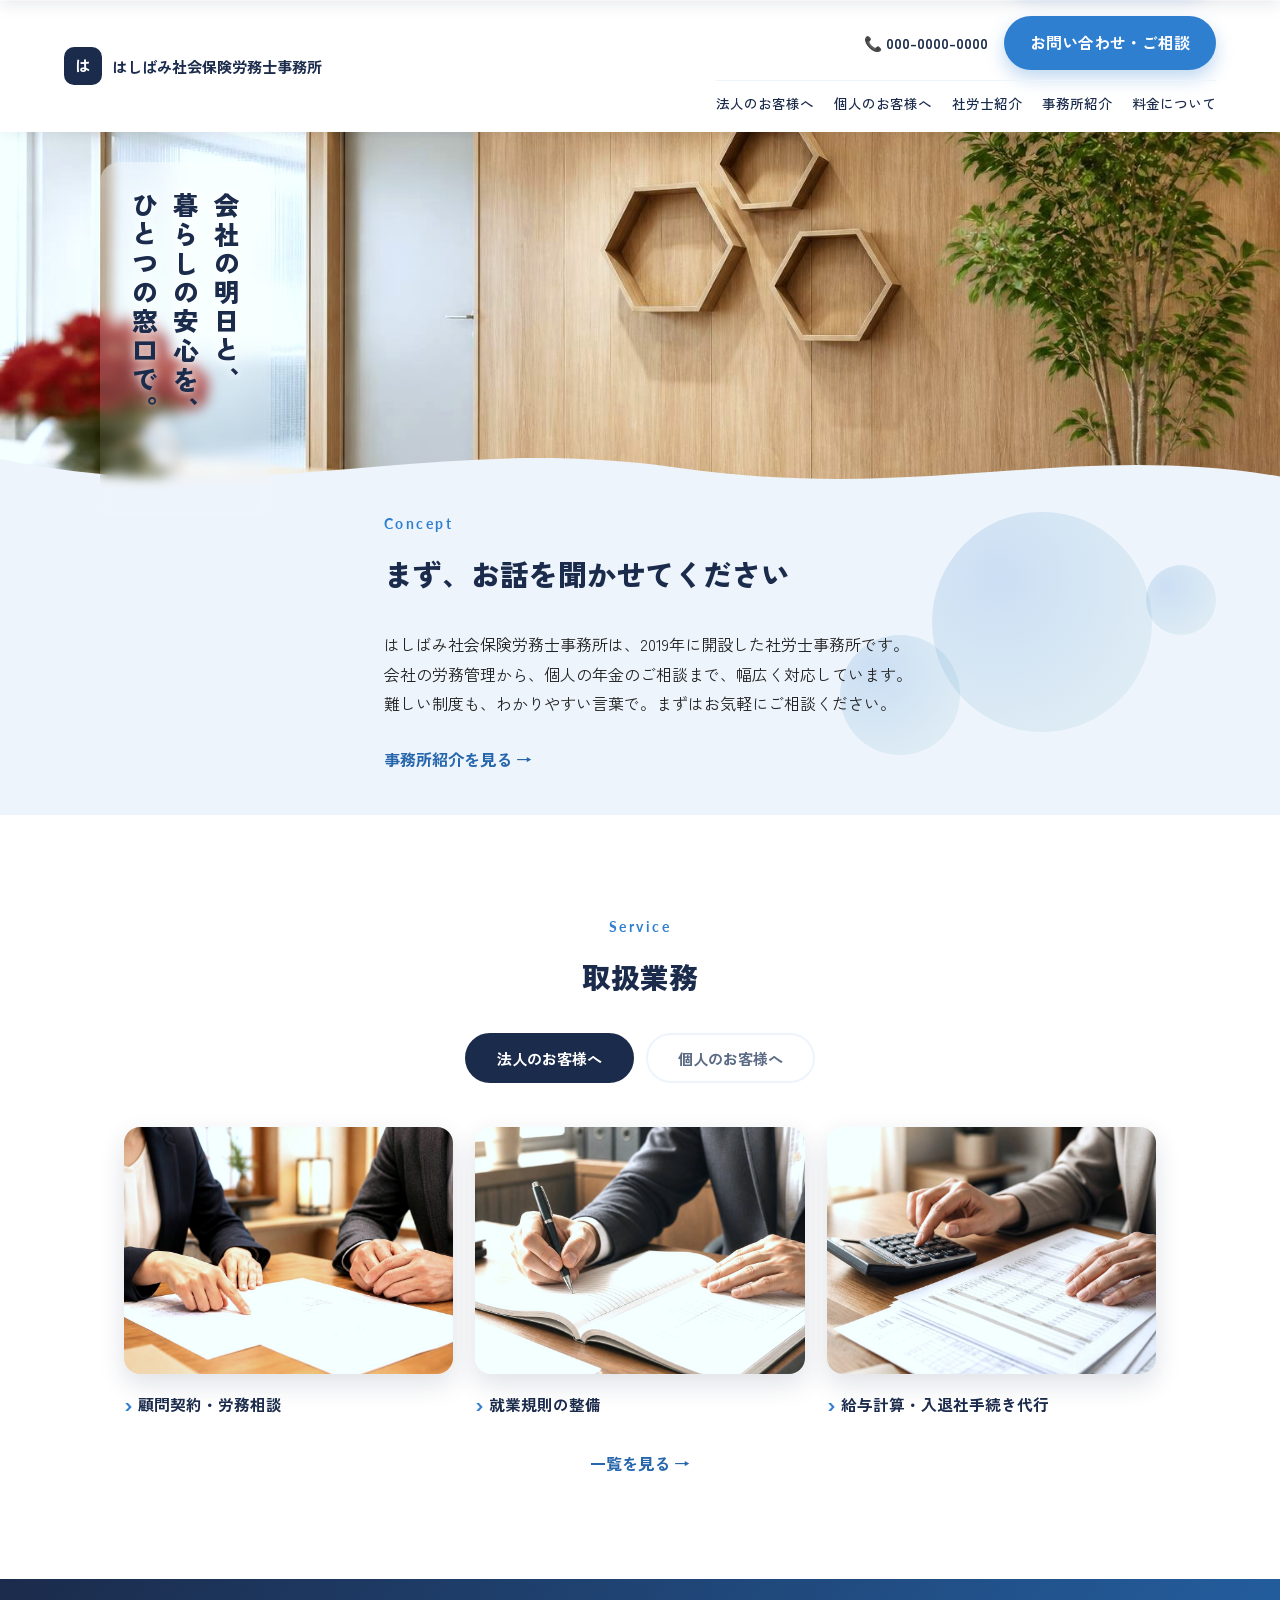
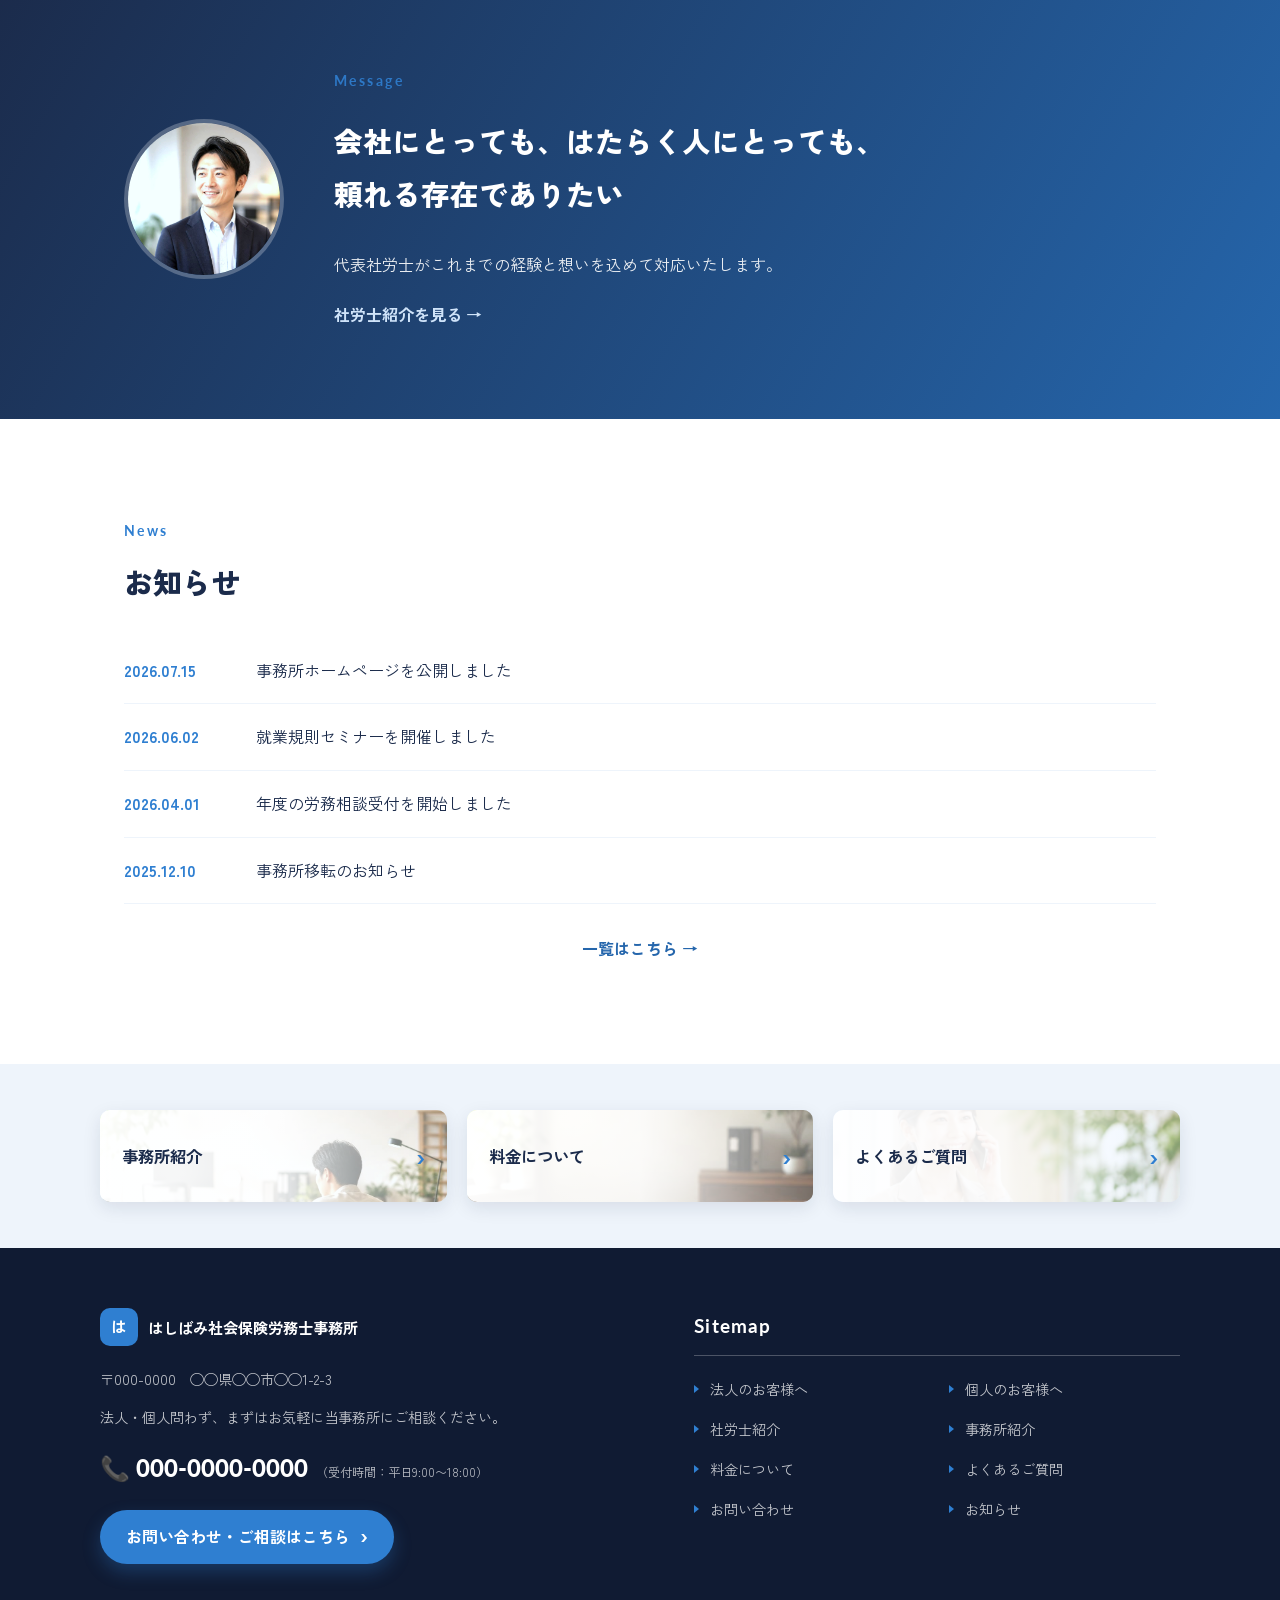
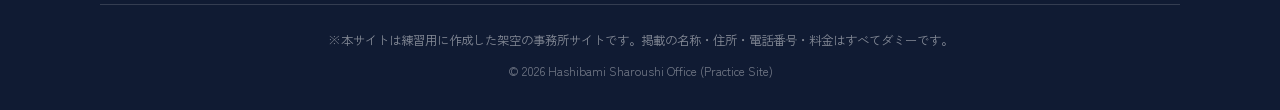
==== index.html @ c8339d36 "フッターを参考サイト構成に刷新し、よくあるご質問ページを新規追加 【フッター】 - 独立していたCTA帯（住所・見出し・電話・ボタン）を廃止し、内容をフッター内に統合 - フッター上部に写真付きバナー" ====
<!DOCTYPE html>
<html lang="ja">
<head>
<meta charset="UTF-8">
<meta name="viewport" content="width=device-width, initial-scale=1.0">
<title>はしばみ社会保険労務士事務所｜会社の明日と、暮らしの安心を、ひとつの窓口で。</title>
<meta name="description" content="法人の労務相談から、個人の年金・障害年金のご相談まで。「はしばみ」の名に込めた、橋渡しの心でサポートする社会保険労務士事務所です。（本サイトは練習用に作成した架空の事務所サイトです）">
<link rel="preconnect" href="https://fonts.googleapis.com">
<link href="https://fonts.googleapis.com/css2?family=Zen+Kaku+Gothic+New:wght@400;500;700;900&family=Lato:wght@400;700;900&display=swap" rel="stylesheet">
<link rel="stylesheet" href="style.css">
</head>
<body>

<header class="site-header">
  <div class="header-inner">
    <a href="index.html" class="logo">
      <span class="logo-mark">は</span>
      <span class="logo-text">はしばみ社会保険労務士事務所</span>
    </a>
    <div class="header-right">
      <div class="header-top-row">
        <span class="tel">📞 000-0000-0000</span>
        <a href="contact.html" class="btn btn-primary">お問い合わせ・ご相談</a>
      </div>
      <nav class="nav" id="nav">
        <a href="corporate.html">法人のお客様へ</a>
        <a href="personal.html">個人のお客様へ</a>
        <a href="staff.html">社労士紹介</a>
        <a href="about.html">事務所紹介</a>
        <a href="pricing.html">料金について</a>
      </nav>
    </div>
    <button class="hamburger" id="hamburger" aria-label="メニューを開く" aria-expanded="false">
      <span></span><span></span><span></span>
    </button>
  </div>
</header>

<header class="site-header-compact" id="stickyHeader">
  <div class="header-inner">
    <a href="index.html" class="logo">
      <span class="logo-mark">は</span>
      <span class="logo-text">はしばみ社会保険労務士事務所</span>
    </a>
    <nav class="nav">
      <a href="corporate.html">法人のお客様へ</a>
      <a href="personal.html">個人のお客様へ</a>
      <a href="staff.html">社労士紹介</a>
      <a href="about.html">事務所紹介</a>
      <a href="pricing.html">料金について</a>
    </nav>
    <a href="contact.html" class="btn btn-primary">お問い合わせ・ご相談</a>
  </div>
</header>

<main>

  <!-- HERO + CONCEPT（1セクションに統合） -->
  <section class="hero">
    <div class="hero-photo-zone">
      <img src="images/hero-photo.jpg" alt="はしばみ社会保険労務士事務所の受付イメージ" class="hero-photo">
      <h1 class="hero-title-sp">会社の明日と、暮らしの安心を、<br>ひとつの窓口で。</h1>
    </div>
    <svg class="hero-wave" viewBox="0 0 1440 90" preserveAspectRatio="none">
      <path d="M0,30 C280,90 480,0 760,40 C1040,80 1200,10 1440,50 L1440,90 L0,90 Z"></path>
    </svg>

    <div class="hero-vertical" aria-hidden="true">
      <span>会社の明日と、<br>暮らしの安心を、<br>ひとつの窓口で。</span>
    </div>

    <div class="bubble b1"></div>
    <div class="bubble b2"></div>
    <div class="bubble b3"></div>
    <div class="hero-concept-inner">
      <p class="section-eyebrow">Concept</p>
      <h2 class="section-title">まず、お話を聞かせてください</h2>
      <p class="concept-text">
        はしばみ社会保険労務士事務所は、2019年に開設した社労士事務所です。<br>
        会社の労務管理から、個人の年金のご相談まで、幅広く対応しています。<br>
        難しい制度も、わかりやすい言葉で。まずはお気軽にご相談ください。
      </p>
      <a href="about.html" class="link-arrow">事務所紹介を見る →</a>
    </div>
  </section>

  <!-- SERVICE -->
  <section id="service-corp" class="service">
    <div class="section-inner">
      <p class="section-eyebrow center">Service</p>
      <h2 class="section-title center">取扱業務</h2>

      <div class="tabs" role="tablist">
        <button class="tab-btn is-active" id="tab-corp" data-target="panel-corp" role="tab" aria-selected="true">法人のお客様へ</button>
        <button class="tab-btn" id="tab-personal" data-target="panel-personal" role="tab" aria-selected="false">個人のお客様へ</button>
      </div>

      <div class="tab-panel is-active" id="panel-corp" role="tabpanel" aria-labelledby="tab-corp">
        <div class="service-grid">
          <div class="service-card">
            <div class="service-photo"><img src="images/service-corp-1.jpg" alt="顧問契約・労務相談"></div>
            <a href="corporate.html" class="service-label"><span class="arrow-icon">›</span> 顧問契約・労務相談</a>
          </div>
          <div class="service-card">
            <div class="service-photo"><img src="images/service-corp-2.jpg" alt="就業規則の整備"></div>
            <a href="corporate.html" class="service-label"><span class="arrow-icon">›</span> 就業規則の整備</a>
          </div>
          <div class="service-card">
            <div class="service-photo"><img src="images/service-corp-3.jpg" alt="給与計算・入退社手続き代行"></div>
            <a href="corporate.html" class="service-label"><span class="arrow-icon">›</span> 給与計算・入退社手続き代行</a>
          </div>
        </div>
        <div class="service-more"><a href="corporate.html" class="link-arrow">一覧を見る →</a></div>
      </div>

      <div class="tab-panel" id="panel-personal" role="tabpanel" aria-labelledby="tab-personal">
        <div class="service-grid">
          <div class="service-card">
            <div class="service-photo"><img src="images/service-personal-1.jpg" alt="年金のご相談"></div>
            <a href="personal.html" class="service-label"><span class="arrow-icon">›</span> 年金のご相談</a>
          </div>
          <div class="service-card">
            <div class="service-photo"><img src="images/service-personal-2.jpg" alt="障害年金の申請サポート"></div>
            <a href="personal.html" class="service-label"><span class="arrow-icon">›</span> 障害年金の申請サポート</a>
          </div>
          <div class="service-card">
            <div class="service-photo"><img src="images/service-personal-3.jpg" alt="退職後の手続きサポート"></div>
            <a href="personal.html" class="service-label"><span class="arrow-icon">›</span> 退職後の手続きサポート</a>
          </div>
        </div>
        <div class="service-more"><a href="personal.html" class="link-arrow">一覧を見る →</a></div>
      </div>
    </div>
  </section>

  <!-- 社労士紹介 -->
  <section class="profile">
    <div class="section-inner profile-inner">
      <div class="profile-avatar">
        <img src="images/profile-photo.jpg" alt="代表社労士のイメージ写真">
      </div>
      <div class="profile-text">
        <p class="section-eyebrow">Message</p>
        <h2 class="section-title">会社にとっても、はたらく人にとっても、<br>頼れる存在でありたい</h2>
        <p>代表社労士がこれまでの経験と想いを込めて対応いたします。</p>
        <a href="staff.html" class="link-arrow">社労士紹介を見る →</a>
      </div>
    </div>
  </section>

  <!-- NEWS -->
  <section id="news" class="news">
    <div class="section-inner">
      <p class="section-eyebrow">News</p>
      <h2 class="section-title">お知らせ</h2>
      <ul class="news-list">
        <li><span class="news-date">2026.07.15</span><span>事務所ホームページを公開しました</span></li>
        <li><span class="news-date">2026.06.02</span><span>就業規則セミナーを開催しました</span></li>
        <li><span class="news-date">2026.04.01</span><span>年度の労務相談受付を開始しました</span></li>
        <li><span class="news-date">2025.12.10</span><span>事務所移転のお知らせ</span></li>
      </ul>
      <div class="service-more"><a href="index.html#news" class="link-arrow">一覧はこちら →</a></div>
    </div>
  </section>


</main>

<!-- FOOTER BANNERS -->
<section class="footer-banners">
  <div class="footer-banner-inner">
    <a href="about.html" class="footer-banner">
      <img src="images/about-photo.jpg" alt="">
      <span class="footer-banner-label">事務所紹介</span>
      <span class="footer-banner-arrow">›</span>
    </a>
    <a href="pricing.html" class="footer-banner">
      <img src="images/pricing-photo.jpg" alt="">
      <span class="footer-banner-label">料金について</span>
      <span class="footer-banner-arrow">›</span>
    </a>
    <a href="question.html" class="footer-banner">
      <img src="images/question-photo.jpg" alt="">
      <span class="footer-banner-label">よくあるご質問</span>
      <span class="footer-banner-arrow">›</span>
    </a>
  </div>
</section>

<footer class="site-footer">
  <div class="footer-inner">
    <div class="footer-left">
      <div class="footer-logo">
        <span class="logo-mark">は</span>
        <span class="logo-text">はしばみ社会保険労務士事務所</span>
      </div>
      <p class="footer-address">〒000-0000　◯◯県◯◯市◯◯1-2-3</p>
      <p class="footer-lead">法人・個人問わず、まずはお気軽に当事務所にご相談ください。</p>
      <p class="footer-tel">📞 000-0000-0000<span class="footer-hours">（受付時間：平日9:00〜18:00）</span></p>
      <a href="contact.html" class="btn btn-primary footer-cta">お問い合わせ・ご相談はこちら<span class="arrow">›</span></a>
    </div>
    <div class="footer-right">
      <p class="footer-sitemap-title">Sitemap</p>
      <nav class="footer-sitemap">
        <a href="corporate.html">法人のお客様へ</a>
        <a href="personal.html">個人のお客様へ</a>
        <a href="staff.html">社労士紹介</a>
        <a href="about.html">事務所紹介</a>
        <a href="pricing.html">料金について</a>
        <a href="question.html">よくあるご質問</a>
        <a href="contact.html">お問い合わせ</a>
        <a href="index.html#news">お知らせ</a>
      </nav>
    </div>
  </div>
  <div class="footer-bottom">
    <p class="footer-note">※本サイトは練習用に作成した架空の事務所サイトです。掲載の名称・住所・電話番号・料金はすべてダミーです。</p>
    <p class="footer-copyright">© 2026 Hashibami Sharoushi Office (Practice Site)</p>
  </div>
</footer>

<script src="script.js"></script>
</body>
</html>
---- style.css ----
:root {
  --navy: #1b2b4b;
  --blue: #2f7fd1;
  --blue-dark: #2566ac;
  --bg-blue: #eef4fb;
  --bluegreen: #5fb8a8;
  --white: #ffffff;
  --text-sub: #5b6b85;
  font-size: 16px;
}

* { box-sizing: border-box; margin: 0; padding: 0; }

body {
  font-family: "Zen Kaku Gothic New", "Noto Sans JP", sans-serif;
  color: var(--navy);
  line-height: 1.85;
  background: #fff;
  -webkit-font-smoothing: antialiased;
}

a { text-decoration: none; color: inherit; }
ul { list-style: none; }
button { font-family: inherit; cursor: pointer; }
table { border-collapse: collapse; width: 100%; }

.section-inner { max-width: 1080px; margin: 0 auto; padding: 0 24px; }

.section-eyebrow {
  font-family: "Lato", sans-serif;
  color: var(--blue);
  font-weight: 700;
  letter-spacing: 0.18em;
  font-size: 0.85rem;
  margin-bottom: 10px;
}
.section-title {
  font-size: 1.8rem;
  font-weight: 900;
  margin-bottom: 30px;
}
.center { text-align: center; }
.section-eyebrow.center, .section-title.center { text-align: center; }

/* Buttons */
.btn {
  display: inline-block;
  padding: 12px 26px;
  border-radius: 999px;
  font-weight: 700;
  transition: transform 0.15s ease, opacity 0.15s ease;
  white-space: nowrap;
}
.btn:hover { transform: translateY(-2px); }
.btn-primary { background: var(--blue); color: #fff; box-shadow: 0 8px 18px rgba(47,127,209,0.3); }
.btn-primary:hover { background: var(--blue-dark); }
.btn-white { background: #fff; color: var(--navy); }
.btn-lg { padding: 15px 30px; font-size: 1rem; }

.link-arrow { color: var(--blue-dark); font-weight: 700; }

/* Header */
.site-header {
  position: relative; z-index: 100;
  background: #fff;
  box-shadow: 0 2px 12px rgba(20,30,60,0.06);
}
.header-inner {
  max-width: 1200px; margin: 0 auto;
  padding: 16px 24px;
  display: flex; align-items: center; justify-content: space-between; gap: 24px;
}
.logo { display: flex; align-items: center; gap: 10px; flex-shrink: 0; }
.logo-mark {
  width: 38px; height: 38px;
  background: var(--navy); color: #fff;
  border-radius: 10px;
  display: flex; align-items: center; justify-content: center;
  font-weight: 700;
}
.logo-text { font-weight: 700; color: var(--navy); font-size: 0.95rem; }

/* 右側：上段（電話・CTA）／下段（ナビ）の2段構成 */
.header-right { display: flex; flex-direction: column; align-items: flex-end; gap: 10px; }
.header-top-row { display: flex; align-items: center; gap: 16px; }
.tel { font-weight: 700; color: var(--navy); font-size: 0.92rem; white-space: nowrap; }

.nav {
  display: flex; gap: 20px;
  padding-top: 10px; border-top: 1px solid var(--bg-blue);
  width: 100%; justify-content: flex-end;
}
.nav a { font-weight: 500; font-size: 0.85rem; white-space: nowrap; }
.nav a:hover, .nav a.is-current { color: var(--blue-dark); }

.hamburger {
  display: none;
  flex-direction: column; gap: 5px;
  background: none; border: none; margin-left: auto;
}
.hamburger span { width: 24px; height: 2px; background: var(--navy); transition: transform 0.2s ease, opacity 0.2s ease; }
.hamburger.is-open span:nth-child(1) { transform: translateY(7px) rotate(45deg); }
.hamburger.is-open span:nth-child(2) { opacity: 0; }
.hamburger.is-open span:nth-child(3) { transform: translateY(-7px) rotate(-45deg); }

/* コンパクトな追従ヘッダー（トップの画像を過ぎたら現れる） */
.site-header-compact {
  position: fixed; top: 0; left: 0; right: 0; z-index: 150;
  background: #fff;
  box-shadow: 0 4px 16px rgba(20,30,60,0.1);
  transform: translateY(-100%);
  transition: transform 0.3s ease;
}
.site-header-compact.is-visible { transform: translateY(0); }
.site-header-compact .header-inner {
  max-width: 1200px; margin: 0 auto;
  padding: 12px 24px;
  display: flex; align-items: center; justify-content: space-between; gap: 24px;
}
.site-header-compact .nav { display: flex; gap: 20px; }
.site-header-compact .nav a { font-weight: 500; font-size: 0.85rem; white-space: nowrap; }
.site-header-compact .nav a:hover, .site-header-compact .nav a.is-current { color: var(--blue-dark); }
.site-header-compact .btn { flex-shrink: 0; }

/* Hero */
.hero { position: relative; background: var(--bg-blue); overflow: hidden; }

.hero-photo-zone { position: relative; height: 380px; overflow: hidden; background: var(--navy); }
.hero-photo {
  position: absolute; inset: 0;
  width: 100%; height: 100%;
  object-fit: cover;
  z-index: 0;
}
.hero-title-sp { display: none; }

.hero-wave { position: absolute; top: 300px; left: 0; width: 100%; height: 80px; z-index: 2; }
.hero-wave path { fill: var(--bg-blue); }

.hero-vertical {
  position: absolute;
  top: 60px;
  left: max(24px, calc(50% - 516px));
  writing-mode: vertical-rl;
  text-orientation: upright;
  font-size: 1.6rem;
  font-weight: 900;
  letter-spacing: 0.12em;
  line-height: 1.6;
  height: 640px;
  color: var(--navy);
  text-shadow: 0 0 18px rgba(255,255,255,0.95), 0 0 8px rgba(255,255,255,0.95);
  z-index: 3;
}
.hero-vertical::before {
  content: "";
  position: absolute;
  top: -30px; left: -24px; right: -24px;
  height: 360px;
  background: linear-gradient(to bottom, rgba(255,255,255,0.4) 0%, rgba(255,255,255,0.22) 60%, rgba(255,255,255,0) 100%);
  backdrop-filter: blur(6px);
  -webkit-backdrop-filter: blur(6px);
  border-radius: 20px;
  z-index: -1;
}

/* Concept（ヒーロー内に統合） */
.hero-concept-inner {
  position: relative; z-index: 2;
  max-width: 1080px; margin: 0 auto;
  padding: 0px 24px 40px 284px;
}
.concept-text { color: #222; margin-bottom: 26px; max-width: 600px; }
.bubble {
  position: absolute; border-radius: 50%;
  background: radial-gradient(circle at 30% 30%, rgba(47,127,209,0.18), rgba(95,184,168,0.08));
  z-index: 1;
}
.bubble.b1 { width: 220px; height: 220px; top: 380px; right: 10%; }
.bubble.b2 { width: 120px; height: 120px; bottom: 60px; right: 25%; }
.bubble.b3 { width: 70px; height: 70px; bottom: 180px; right: 5%; }

/* Service */
.service { padding: 100px 0; }
.tabs { display: flex; justify-content: center; gap: 12px; margin-bottom: 44px; }
.tab-btn {
  background: #fff;
  border: 2px solid var(--bg-blue);
  color: var(--text-sub);
  padding: 12px 30px;
  border-radius: 999px;
  font-weight: 700;
  font-size: 0.95rem;
}
.tab-btn.is-active { background: var(--navy); border-color: var(--navy); color: #fff; }

.tab-panel { display: none; }
.tab-panel.is-active { display: block; }

.service-grid {
  display: grid; grid-template-columns: repeat(3, 1fr); gap: 22px;
}
.service-card { display: block; }
.service-photo {
  border-radius: 16px;
  overflow: hidden;
  aspect-ratio: 4/3;
  margin-bottom: 16px;
  box-shadow: 0 10px 26px rgba(27,43,75,0.14);
}
.service-photo img {
  width: 100%; height: 100%; object-fit: cover; display: block;
  transition: transform 0.35s ease;
}
.service-card:hover .service-photo img { transform: scale(1.06); }
.service-label {
  display: flex; align-items: center; gap: 6px;
  font-weight: 700; font-size: 0.98rem; color: var(--navy);
}
.arrow-icon { color: var(--blue); font-size: 1.3rem; font-weight: 900; line-height: 1; }
.service-more { text-align: center; margin-top: 30px; }

/* Profile */
.profile { background: linear-gradient(120deg, var(--navy), var(--blue-dark)); color: #fff; padding: 90px 0; }
.profile-inner { display: flex; align-items: center; gap: 50px; }
.profile-avatar { width: 160px; height: 160px; border-radius: 50%; flex-shrink: 0; overflow: hidden; border: 4px solid rgba(255,255,255,0.25); }
.profile-avatar img { width: 100%; height: 100%; object-fit: cover; display: block; }
.profile-text .section-title { color: #fff; }
.profile-text p { opacity: 0.9; margin-bottom: 20px; }
.profile-text .link-arrow { color: #cfe3f9; }

/* News */
.news { padding: 100px 0; }
.news-list li {
  display: flex; gap: 22px; align-items: baseline;
  padding: 18px 0; border-bottom: 1px solid var(--bg-blue);
}
.news-date { color: var(--blue); font-weight: 700; width: 110px; flex-shrink: 0; }

/* フッター上部のバナーボタン（事務所紹介／料金について／よくあるご質問） */
.footer-banners { background: var(--bg-blue); padding: 46px 24px; }
.footer-banner-inner {
  max-width: 1080px; margin: 0 auto;
  display: grid; grid-template-columns: repeat(3, 1fr); gap: 20px;
}
.footer-banner {
  position: relative; display: flex; align-items: center;
  height: 92px; padding: 0 22px;
  border-radius: 10px; overflow: hidden;
  box-shadow: 0 6px 18px rgba(20,30,60,0.1);
  transition: transform 0.2s ease, box-shadow 0.2s ease;
}
.footer-banner:hover { transform: translateY(-3px); box-shadow: 0 10px 24px rgba(20,30,60,0.18); }
.footer-banner img {
  position: absolute; inset: 0; width: 100%; height: 100%;
  object-fit: cover; z-index: 0;
}
.footer-banner::after {
  content: ""; position: absolute; inset: 0; z-index: 1;
  background: linear-gradient(90deg, rgba(255,255,255,0.97) 0%, rgba(255,255,255,0.9) 50%, rgba(255,255,255,0.3) 100%);
}
.footer-banner-label {
  position: relative; z-index: 2;
  font-weight: 700; font-size: 1.02rem; color: var(--navy);
}
.footer-banner-arrow {
  position: relative; z-index: 2; margin-left: auto;
  color: var(--blue); font-size: 1.4rem; font-weight: 900; line-height: 1;
}

/* Footer */
.site-footer { background: #101b33; color: rgba(255,255,255,0.75); padding: 60px 24px 28px; }
.footer-inner {
  max-width: 1080px; margin: 0 auto;
  display: grid; grid-template-columns: 1.1fr 1fr; gap: 60px;
  padding-bottom: 40px;
}
.footer-logo { display: flex; align-items: center; gap: 10px; margin-bottom: 20px; }
.footer-logo .logo-mark { background: var(--blue); }
.footer-logo .logo-text { color: #fff; }
.footer-address { font-size: 0.88rem; margin-bottom: 12px; }
.footer-lead { font-size: 0.88rem; margin-bottom: 16px; }
.footer-tel {
  font-family: "Lato", sans-serif; font-size: 1.5rem; font-weight: 900;
  color: #fff; margin-bottom: 20px;
}
.footer-hours {
  font-family: "Zen Kaku Gothic New", sans-serif; font-size: 0.76rem; font-weight: 400;
  color: rgba(255,255,255,0.7); margin-left: 8px;
}
.footer-cta { display: inline-flex; align-items: center; gap: 10px; }
.footer-cta .arrow { font-size: 1.2rem; font-weight: 900; line-height: 1; }

.footer-sitemap-title {
  font-family: "Lato", sans-serif; font-size: 1.2rem; font-weight: 700; color: #fff;
  letter-spacing: 0.06em;
  padding-bottom: 12px; margin-bottom: 20px;
  border-bottom: 1px solid rgba(255,255,255,0.25);
}
.footer-sitemap { display: grid; grid-template-columns: repeat(2, 1fr); gap: 14px 24px; }
.footer-sitemap a {
  position: relative; padding-left: 16px; font-size: 0.88rem;
  transition: color 0.15s ease;
}
.footer-sitemap a::before {
  content: ""; position: absolute; left: 0; top: 50%;
  margin-top: -4px;
  border-left: 5px solid var(--blue);
  border-top: 4px solid transparent; border-bottom: 4px solid transparent;
}
.footer-sitemap a:hover { color: #fff; }

.footer-bottom {
  max-width: 1080px; margin: 0 auto; padding-top: 24px;
  border-top: 1px solid rgba(255,255,255,0.15); text-align: center;
}
.footer-note { font-size: 0.78rem; opacity: 0.65; margin-bottom: 8px; }
.footer-copyright { font-size: 0.76rem; opacity: 0.55; }

/* About page: breadcrumb / page title */
.breadcrumb { padding: 18px 0; font-size: 0.85rem; color: var(--text-sub); }
.breadcrumb a { color: var(--blue-dark); }
.page-title { background: var(--bg-blue); padding: 40px 0 56px; }
.page-title-h1 { font-size: 2.1rem; font-weight: 900; }
.about-concept { padding: 80px 0; }

/* Points */
.points { padding: 100px 0; background: #fff; }
.points-list { display: flex; flex-direction: column; gap: 70px; }
.point-row { display: flex; align-items: center; gap: 50px; }
.point-row:nth-child(even) { flex-direction: row-reverse; }
.point-text { flex: 1; }
.point-photo {
  flex: 1;
  border-radius: 20px;
  overflow: hidden;
  aspect-ratio: 4/3;
  box-shadow: 0 16px 40px rgba(27,43,75,0.16);
}
.point-photo img { width: 100%; height: 100%; object-fit: cover; display: block; }
.point-eyebrow {
  font-family: "Lato", sans-serif; font-weight: 900; color: var(--blue);
  font-size: 0.95rem; letter-spacing: 0.06em; margin-bottom: 8px;
}
.point-num { font-size: 1.4rem; margin-left: 4px; }
.point-text h3 { font-size: 1.3rem; margin-bottom: 14px; }
.point-text p { color: var(--text-sub); font-size: 0.92rem; line-height: 1.9; }
.point-cta { display: inline-flex; margin-top: 20px; }

/* Office info */
.office-info { padding: 100px 0; background: var(--bg-blue); }
.office-info-inner { display: grid; grid-template-columns: 0.9fr 1.1fr; gap: 50px; align-items: center; }
.office-visual { border-radius: 20px; aspect-ratio: 4/3; overflow: hidden; box-shadow: 0 16px 40px rgba(27,43,75,0.18); }
.office-visual img { width: 100%; height: 100%; object-fit: cover; display: block; }
.office-table th, .office-table td {
  text-align: left; padding: 14px 16px; border-bottom: 1px solid #d8e4f2; font-size: 0.9rem;
}
.office-table th { width: 130px; color: var(--text-sub); font-weight: 700; }

/* Access */
.access { padding: 100px 0; }
.access-inner { display: flex; gap: 40px; align-items: center; }
.access-map {
  flex-shrink: 0; width: 320px; height: 220px;
  background: var(--bg-blue); color: var(--blue);
  border-radius: 16px;
  display: flex; align-items: center; justify-content: center;
  font-family: "Lato", sans-serif; font-weight: 900; font-size: 1.4rem; letter-spacing: 0.1em;
}
.access-text p { margin-bottom: 12px; color: var(--text-sub); }

/* Responsive */
@media (max-width: 900px) {
  .hero-vertical { display: none; }
  .hero-photo-zone { display: flex; align-items: center; padding: 0 24px; height: 280px; }
  .hero-title-sp {
    display: block; position: relative; z-index: 1;
    color: #fff; font-size: 1.5rem; font-weight: 900;
    text-shadow: 0 2px 16px rgba(0,0,0,0.6), 0 1px 5px rgba(0,0,0,0.65);
  }
  .hero-wave { top: 200px; }
  .hero-concept-inner { padding-left: 24px; }
  .service-grid { grid-template-columns: 1fr 1fr; }
  .profile-inner { flex-direction: column; text-align: center; }
  .office-info-inner { grid-template-columns: 1fr; }
  .office-visual { max-width: 260px; margin: 0 auto; }
  .points-list { gap: 40px; }
  .point-row, .point-row:nth-child(even) { flex-direction: column; align-items: stretch; gap: 20px; }
  .access-inner { flex-direction: column; }
  .access-map { width: 100%; }
}

@media (max-width: 720px) {
  .nav, .header-top-row { display: none; }
  .nav.is-open {
    display: flex; flex-direction: column;
    position: absolute; top: 100%; left: 0; right: 0;
    background: #fff; padding: 20px 24px; gap: 16px;
    box-shadow: 0 8px 16px rgba(20,30,60,0.08);
  }
  .hamburger { display: flex; }
  .service-grid { grid-template-columns: 1fr; }
  .tabs { flex-wrap: wrap; }
}

/* Page-title with photo background (corporate / personal / staff / contact) */
.page-title-photo {
  position: relative;
  padding: 64px 0 48px;
  overflow: hidden;
  color: #fff;
  min-height: 240px;
  display: flex;
  align-items: flex-end;
}
.page-title-photo .bg-photo { position: absolute; inset: 0; width: 100%; height: 100%; object-fit: cover; object-position: center 56%; z-index: 0; }
.page-title-photo .bg-overlay { position: absolute; inset: 0; background: linear-gradient(180deg, rgba(27,43,75,0.18) 0%, rgba(16,24,48,0.48) 100%); z-index: 1; }
.page-title-photo .section-inner { position: relative; z-index: 2; }
.page-title-photo .section-eyebrow { color: #cfe3f9; }
.page-title-photo .page-title-h1 { color: #fff; }

/* Worry list（このようなお悩みの方は） */
.worry-section { padding: 90px 0 30px; }
.worry-lead { color: var(--text-sub); margin-bottom: 30px; max-width: 640px; }
.worry-list { display: grid; gap: 12px; }
.worry-list li {
  display: flex; align-items: flex-start; gap: 14px;
  padding: 18px 22px; background: var(--bg-blue); border-radius: 12px;
  font-size: 0.95rem;
}
.worry-list li::before {
  content: "?";
  flex-shrink: 0;
  width: 26px; height: 26px; border-radius: 50%;
  background: var(--blue); color: #fff;
  display: flex; align-items: center; justify-content: center;
  font-weight: 900; font-size: 0.85rem;
}
.intro-text { padding: 50px 0 20px; }
.intro-text p { color: var(--text-sub); max-width: 720px; margin-bottom: 20px; }
.intro-text p:last-child { margin-bottom: 0; }

/* 重点分野 */
.focus-areas { padding: 70px 0 100px; }
.focus-areas .section-title { position: relative; padding-bottom: 22px; margin-bottom: 50px; }
.focus-areas .section-title::after {
  content: "";
  position: absolute; left: 50%; bottom: 0; transform: translateX(-50%);
  width: 40px; height: 3px; background: var(--blue);
}
.focus-grid { display: grid; grid-template-columns: repeat(3, 1fr); gap: 44px 32px; }
.focus-card { margin-bottom: 18px; }
.focus-photo {
  border-radius: 16px;
  overflow: hidden;
  aspect-ratio: 4/3;
  margin-bottom: 16px;
  box-shadow: 0 10px 26px rgba(27,43,75,0.14);
}
.focus-photo img { width: 100%; height: 100%; object-fit: cover; display: block; }
.focus-label { display: flex; align-items: center; gap: 6px; font-weight: 700; font-size: 0.98rem; color: var(--navy); }
.focus-list li {
  position: relative; padding: 5px 0 5px 16px;
  color: var(--text-sub); font-size: 0.88rem;
}
.focus-list li::before { content: "・"; position: absolute; left: 0; color: var(--blue); }
@media (max-width: 900px) {
  .focus-grid { grid-template-columns: 1fr 1fr; }
}
@media (max-width: 640px) {
  .focus-grid { grid-template-columns: 1fr; }
}

/* Pricing plan cards */
.plan-table { border-collapse: collapse; width: 100%; margin-bottom: 30px; }
.plan-table th, .plan-table td {
  border: 1px solid #d8e4f2; padding: 20px 24px; vertical-align: middle; text-align: left;
}
.plan-table th {
  width: 180px; background: var(--bg-blue); color: var(--navy);
  font-weight: 700; font-size: 0.95rem;
}
.plan-table td ul { display: block; }
.plan-table td li { color: var(--text-sub); font-size: 0.9rem; padding: 3px 0; }
.plan-table .plan-table-price {
  width: 160px; text-align: right; white-space: nowrap;
  font-weight: 700; font-size: 1.05rem; color: var(--blue-dark);
}
.fee-note {
  background: var(--bg-blue); border-radius: 12px; padding: 20px 24px;
  font-size: 0.85rem; color: var(--text-sub); margin-bottom: 50px;
}
.fee-table-section { margin-bottom: 60px; }
.fee-table-section h3 { font-size: 1.1rem; margin-bottom: 16px; }

/* Contact topics + form */
.contact-topics { display: grid; grid-template-columns: repeat(3, 1fr); gap: 16px; margin: 30px 0 70px; }
.contact-topic-btn {
  display: flex; align-items: center; justify-content: space-between;
  padding: 22px 24px; border: 2px solid var(--bg-blue); border-radius: 14px;
  font-weight: 700; color: var(--navy);
  transition: border-color 0.15s ease, background 0.15s ease;
}
.contact-topic-btn:hover { border-color: var(--blue); background: var(--bg-blue); }
.contact-topic-btn .arrow { color: var(--blue); font-size: 1.2rem; }

.contact-form-section { padding: 20px 0 100px; background: var(--bg-blue); }
.contact-form-section .section-title { text-align: center; }
.contact-form { max-width: 680px; margin: 0 auto; display: grid; gap: 22px; }
.form-row label { display: block; font-weight: 700; font-size: 0.9rem; margin-bottom: 8px; }
.form-row .required { color: #e0522f; font-size: 0.72rem; margin-left: 6px; }
.form-row input, .form-row select, .form-row textarea {
  width: 100%; padding: 12px 16px; border: 2px solid #d8e4f2; border-radius: 10px;
  font-family: inherit; font-size: 0.92rem; background: #fff;
}
.form-row textarea { min-height: 140px; resize: vertical; }
.form-consent { display: flex; align-items: center; gap: 10px; font-size: 0.86rem; color: var(--text-sub); }
.form-submit { text-align: center; margin-top: 6px; }
.form-note { font-size: 0.78rem; color: var(--text-sub); text-align: center; margin-top: 16px; }

/* FAQ（よくあるご質問） */
.faq-jump { display: grid; grid-template-columns: repeat(3, 1fr); gap: 14px; }
.faq-jump-btn {
  display: flex; align-items: center; justify-content: space-between; gap: 10px;
  padding: 18px 22px; border: 2px solid var(--bg-blue); border-radius: 12px;
  font-weight: 700; font-size: 0.9rem; color: var(--navy);
  transition: border-color 0.15s ease, background 0.15s ease;
}
.faq-jump-btn:hover { border-color: var(--blue); background: var(--bg-blue); }
.faq-jump-btn .arrow { color: var(--blue); font-size: 1.1rem; line-height: 1; flex-shrink: 0; }

.faq-section { padding: 70px 0; }
.faq-section-alt { background: var(--bg-blue); }
.faq-heading { position: relative; padding-bottom: 22px; margin-bottom: 44px; }
.faq-heading::after {
  content: ""; position: absolute; left: 50%; bottom: 0; transform: translateX(-50%);
  width: 40px; height: 3px; background: var(--blue);
}

.faq-item { border-bottom: 1px dashed #c5d5e8; }
.faq-item summary {
  position: relative; cursor: pointer; list-style: none;
  display: flex; align-items: center; gap: 18px;
  padding: 22px 44px 22px 0;
}
.faq-item summary::-webkit-details-marker { display: none; }
.faq-item summary:hover .faq-question { color: var(--blue); }
.faq-q {
  font-family: "Lato", sans-serif; font-size: 1.6rem; font-weight: 400;
  color: var(--blue); flex-shrink: 0; line-height: 1;
}
.faq-question { font-weight: 700; font-size: 0.98rem; color: var(--blue-dark); transition: color 0.15s ease; }
.faq-item summary::after {
  content: ""; position: absolute; right: 0; top: 50%;
  width: 24px; height: 24px; margin-top: -12px;
  border-radius: 50%; background-color: var(--blue);
  background-image: url("data:image/svg+xml,%3Csvg xmlns='http://www.w3.org/2000/svg' viewBox='0 0 24 24' fill='none' stroke='white' stroke-width='3' stroke-linecap='round' stroke-linejoin='round'%3E%3Cpath d='M6 9l6 6 6-6'/%3E%3C/svg%3E");
  background-repeat: no-repeat; background-position: center; background-size: 14px 14px;
  transition: transform 0.2s ease;
}
.faq-item[open] summary::after { transform: rotate(180deg); }

.faq-answer {
  position: relative;
  margin: 4px 0 28px;
  padding: 22px 26px;
  background: #fff;
  border: 2px solid var(--blue);
  border-radius: 8px;
}
.faq-answer::before {
  content: ""; position: absolute; top: -10px; left: 46px;
  border-left: 10px solid transparent; border-right: 10px solid transparent;
  border-bottom: 10px solid var(--blue);
}
.faq-answer p { font-size: 0.92rem; color: #222; line-height: 1.95; }
.faq-answer a { color: var(--blue-dark); font-weight: 700; text-decoration: underline; }

@media (max-width: 900px) {
  .contact-topics { grid-template-columns: 1fr; }
  .plan-table, .plan-table tbody, .plan-table tr, .plan-table th, .plan-table td {
    display: block; width: auto;
  }
  .plan-table tr { margin-bottom: 4px; }
  .plan-table .plan-table-price { text-align: left; border-top: none; }

  .faq-jump { grid-template-columns: 1fr; }
  .footer-banner-inner { grid-template-columns: 1fr; }
  .footer-inner { grid-template-columns: 1fr; gap: 44px; }
}

@media (max-width: 640px) {
  .faq-item summary { gap: 12px; padding-right: 36px; }
  .faq-q { font-size: 1.3rem; }
  .faq-question { font-size: 0.92rem; }
  .faq-answer { padding: 18px 20px; }
  .faq-answer::before { left: 30px; }
  .footer-sitemap { grid-template-columns: 1fr; }
  .footer-tel { font-size: 1.3rem; }
  .footer-hours { display: block; margin-left: 0; }
}
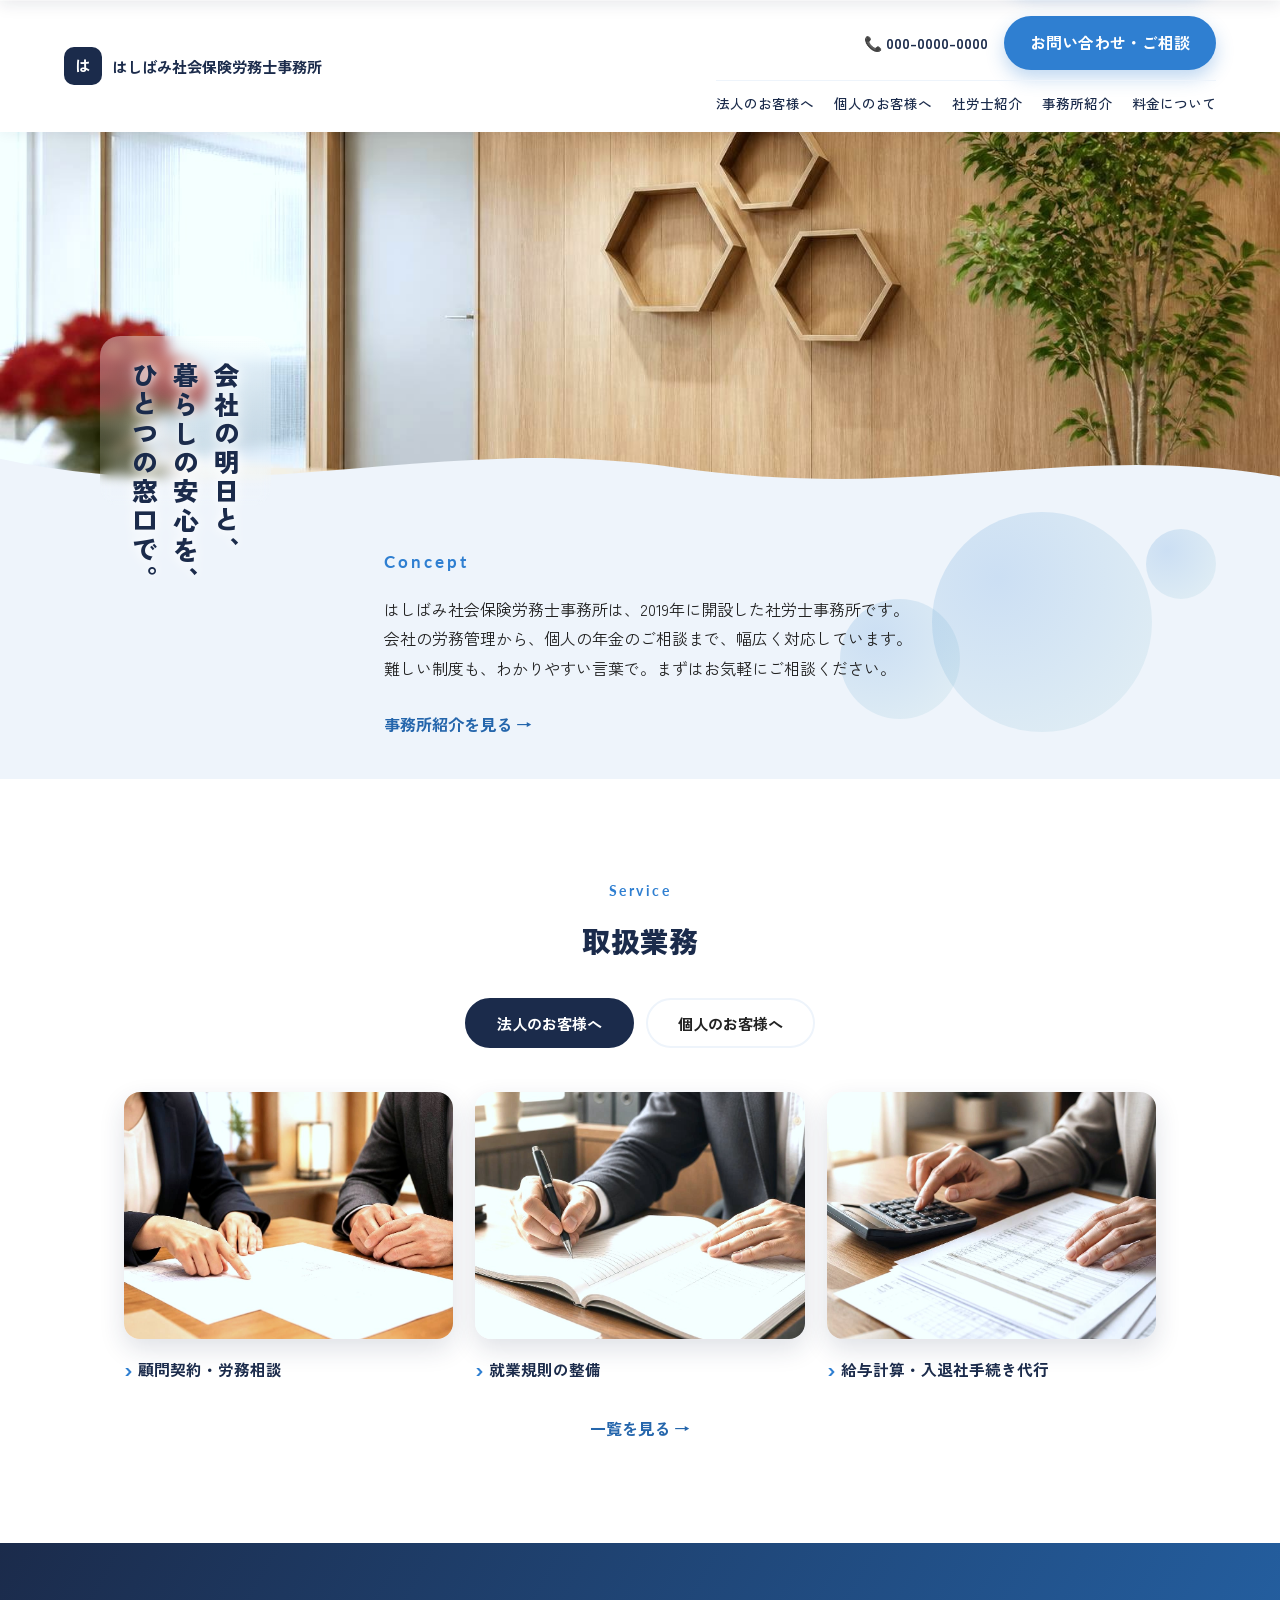
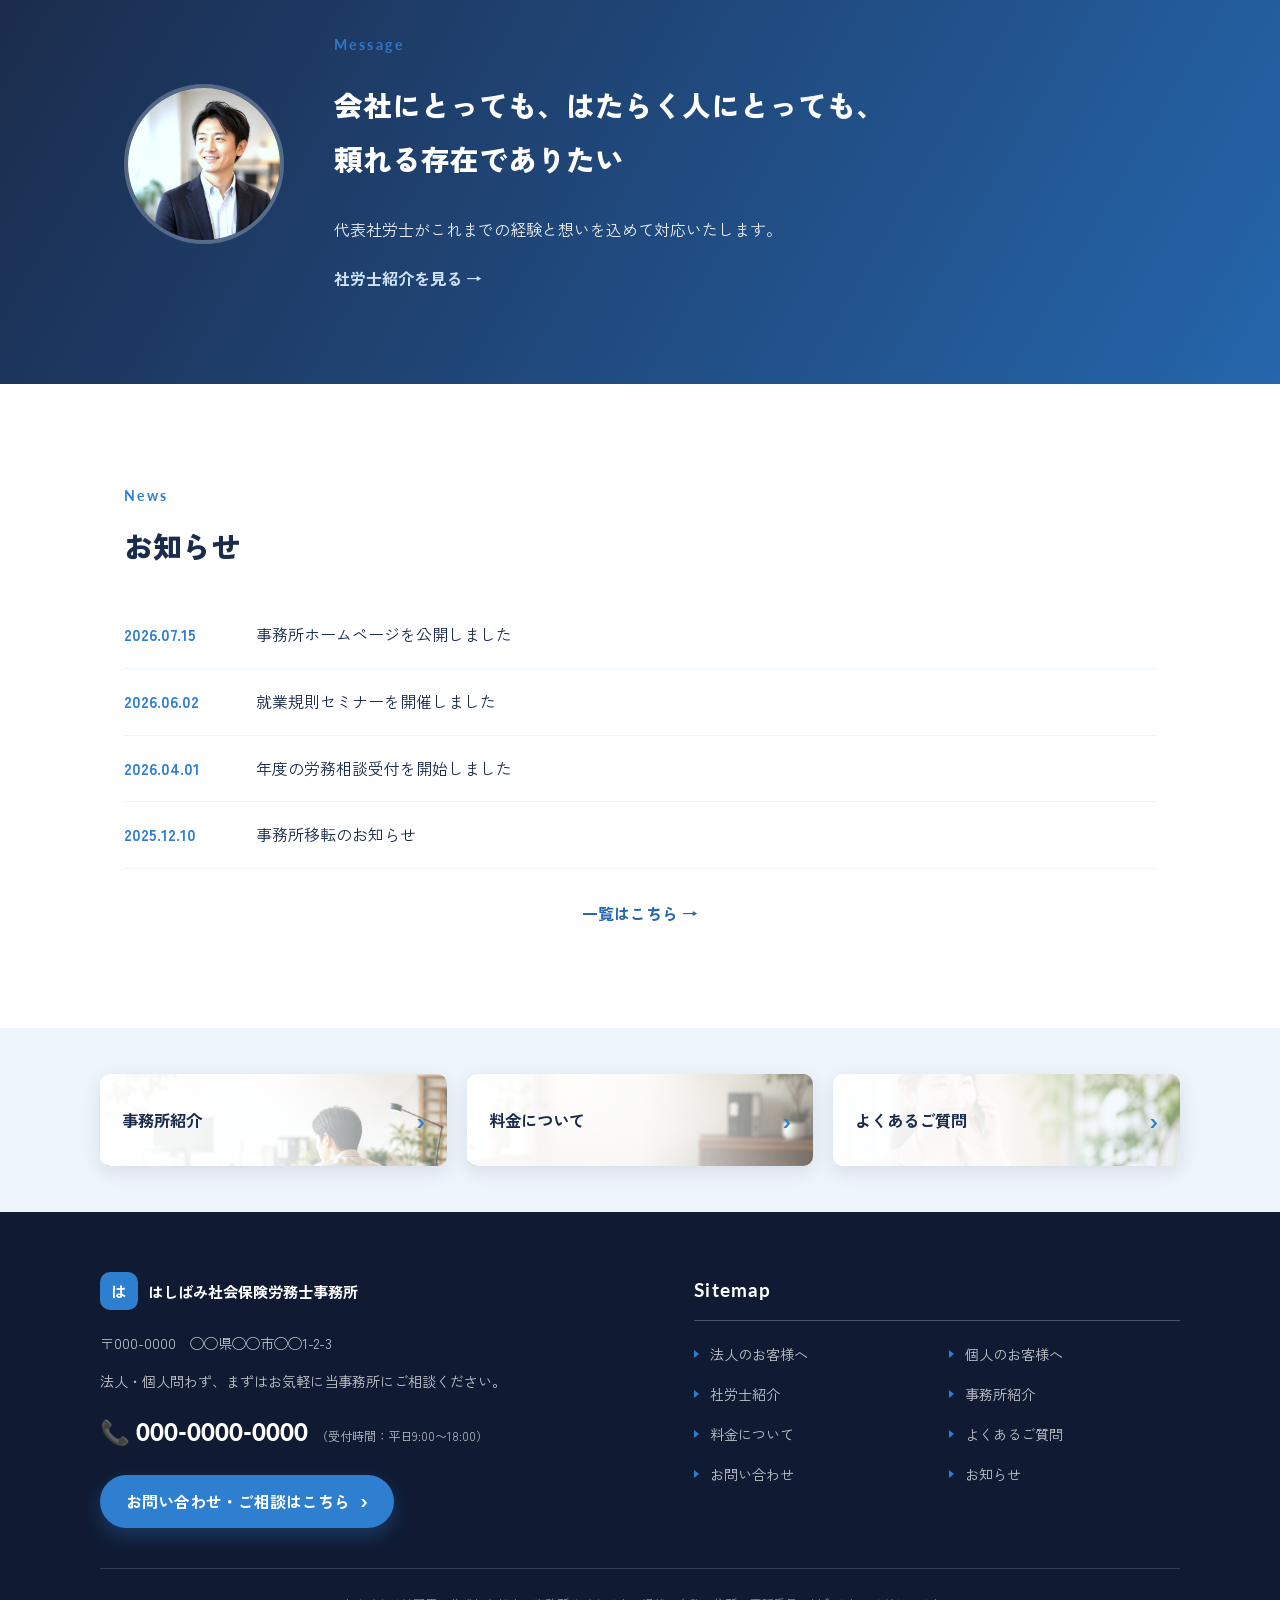
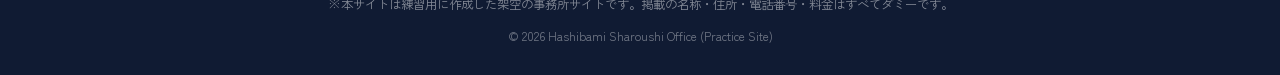
==== commit 9eb08912: "トップページのファーストビューを調整 - 縦書きキャッチコピーの位置を下げ（top: 60px→230px）、波の境界をまたいでConceptエリアまで届くように配置 - 縦書き背面のすりガラス（ba" ====
--- a/index.html
+++ b/index.html
@@ -74,7 +74,6 @@
     <div class="bubble b3"></div>
     <div class="hero-concept-inner">
       <p class="section-eyebrow">Concept</p>
-      <h2 class="section-title">まず、お話を聞かせてください</h2>
       <p class="concept-text">
         はしばみ社会保険労務士事務所は、2019年に開設した社労士事務所です。<br>
         会社の労務管理から、個人の年金のご相談まで、幅広く対応しています。<br>
--- a/style.css
+++ b/style.css
@@ -5,7 +5,7 @@
   --bg-blue: #eef4fb;
   --bluegreen: #5fb8a8;
   --white: #ffffff;
-  --text-sub: #5b6b85;
+  --text-sub: #222222;
   font-size: 16px;
 }
 
@@ -139,7 +139,7 @@
 
 .hero-vertical {
   position: absolute;
-  top: 60px;
+  top: 230px;
   left: max(24px, calc(50% - 516px));
   writing-mode: vertical-rl;
   text-orientation: upright;
@@ -147,16 +147,17 @@
   font-weight: 900;
   letter-spacing: 0.12em;
   line-height: 1.6;
-  height: 640px;
+  height: 320px;
   color: var(--navy);
   text-shadow: 0 0 18px rgba(255,255,255,0.95), 0 0 8px rgba(255,255,255,0.95);
   z-index: 3;
 }
+/* 写真と重なる上半分だけをすりガラス状にして可読性を確保（波より下は不要） */
 .hero-vertical::before {
   content: "";
   position: absolute;
-  top: -30px; left: -24px; right: -24px;
-  height: 360px;
+  top: -26px; left: -24px; right: -24px;
+  height: 170px;
   background: linear-gradient(to bottom, rgba(255,255,255,0.4) 0%, rgba(255,255,255,0.22) 60%, rgba(255,255,255,0) 100%);
   backdrop-filter: blur(6px);
   -webkit-backdrop-filter: blur(6px);
@@ -168,9 +169,10 @@
 .hero-concept-inner {
   position: relative; z-index: 2;
   max-width: 1080px; margin: 0 auto;
-  padding: 0px 24px 40px 284px;
-}
-.concept-text { color: #222; margin-bottom: 26px; max-width: 600px; }
+  padding: 34px 24px 40px 284px;
+}
+.hero-concept-inner .section-eyebrow { font-size: 1.05rem; margin-bottom: 18px; }
+.concept-text { color: var(--text-sub); margin-bottom: 26px; max-width: 600px; }
 .bubble {
   position: absolute; border-radius: 50%;
   background: radial-gradient(circle at 30% 30%, rgba(47,127,209,0.18), rgba(95,184,168,0.08));
@@ -573,7 +575,7 @@
   border-left: 10px solid transparent; border-right: 10px solid transparent;
   border-bottom: 10px solid var(--blue);
 }
-.faq-answer p { font-size: 0.92rem; color: #222; line-height: 1.95; }
+.faq-answer p { font-size: 0.92rem; color: var(--text-sub); line-height: 1.95; }
 .faq-answer a { color: var(--blue-dark); font-weight: 700; text-decoration: underline; }
 
 @media (max-width: 900px) {
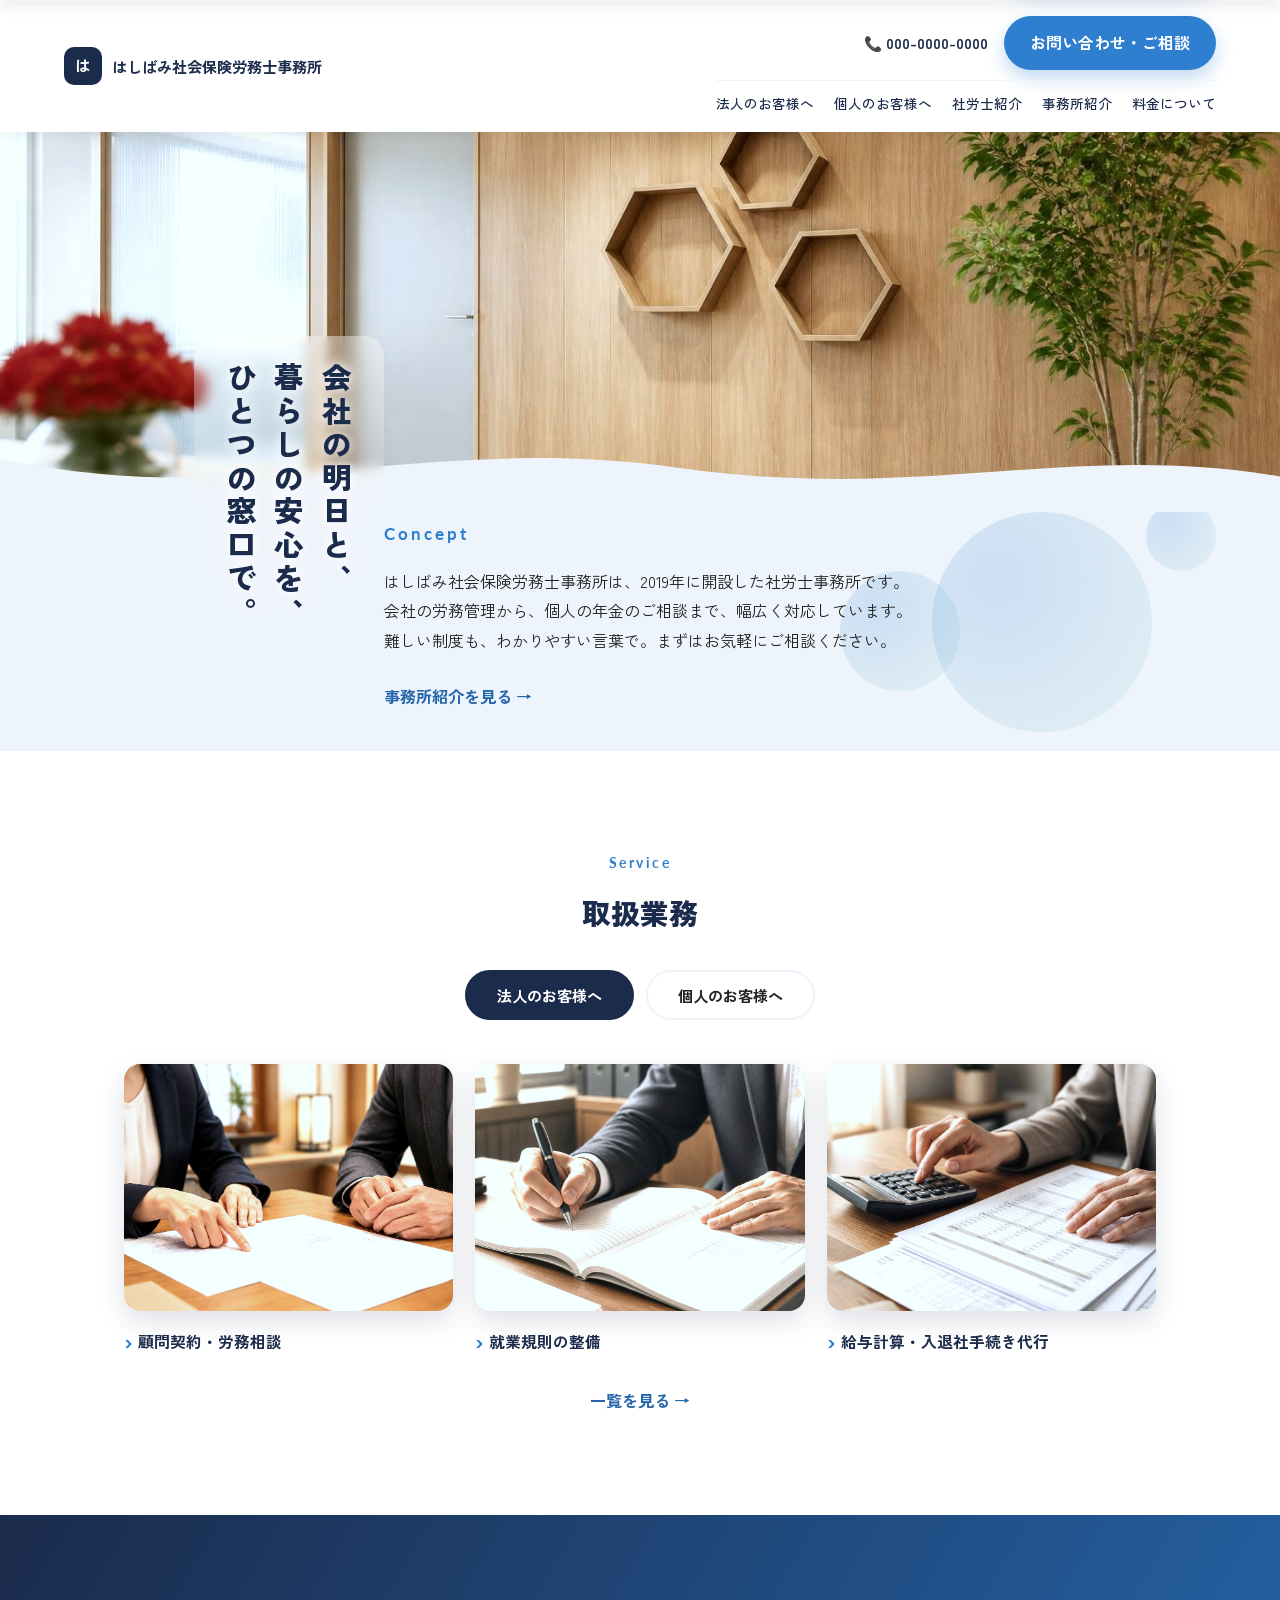
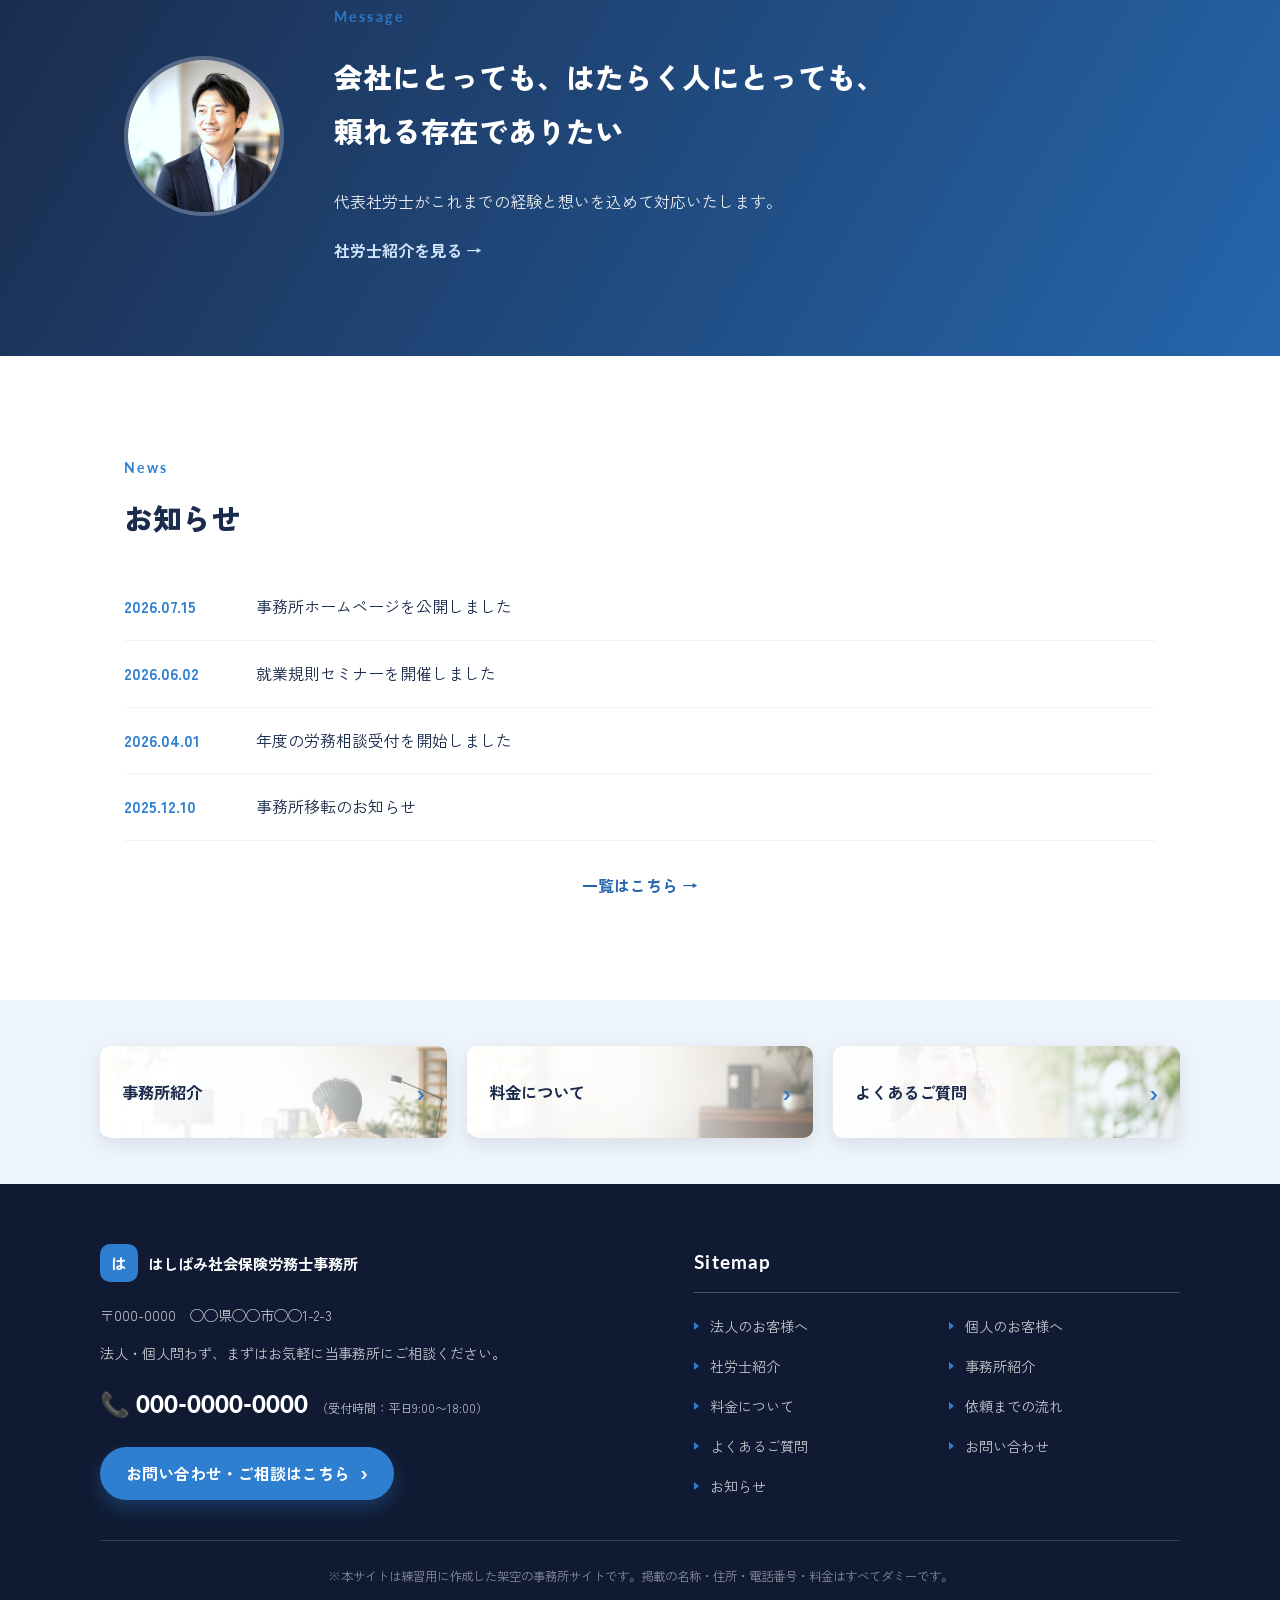
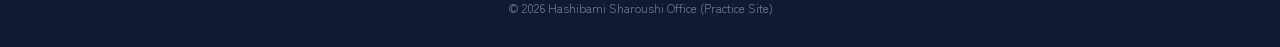
==== commit 1a96ece4: "お知らせ一覧・依頼までの流れページを追加し、行き止まり導線を解消 - news.html を新規作成（既存の.news-list CSSを流用、2026/2025の年別に計8件） - flow.htm" ====
--- a/index.html
+++ b/index.html
@@ -158,7 +158,7 @@
         <li><span class="news-date">2026.04.01</span><span>年度の労務相談受付を開始しました</span></li>
         <li><span class="news-date">2025.12.10</span><span>事務所移転のお知らせ</span></li>
       </ul>
-      <div class="service-more"><a href="index.html#news" class="link-arrow">一覧はこちら →</a></div>
+      <div class="service-more"><a href="news.html" class="link-arrow">一覧はこちら →</a></div>
     </div>
   </section>
 
@@ -206,9 +206,10 @@
         <a href="staff.html">社労士紹介</a>
         <a href="about.html">事務所紹介</a>
         <a href="pricing.html">料金について</a>
+        <a href="flow.html">依頼までの流れ</a>
         <a href="question.html">よくあるご質問</a>
         <a href="contact.html">お問い合わせ</a>
-        <a href="index.html#news">お知らせ</a>
+        <a href="news.html">お知らせ</a>
       </nav>
     </div>
   </div>
--- a/style.css
+++ b/style.css
@@ -140,10 +140,10 @@
 .hero-vertical {
   position: absolute;
   top: 230px;
-  left: max(24px, calc(50% - 516px));
+  left: max(24px, calc(50% - 422px));
   writing-mode: vertical-rl;
   text-orientation: upright;
-  font-size: 1.6rem;
+  font-size: 1.85rem;
   font-weight: 900;
   letter-spacing: 0.12em;
   line-height: 1.6;
@@ -169,7 +169,7 @@
 .hero-concept-inner {
   position: relative; z-index: 2;
   max-width: 1080px; margin: 0 auto;
-  padding: 34px 24px 40px 284px;
+  padding: 6px 24px 40px 284px;
 }
 .hero-concept-inner .section-eyebrow { font-size: 1.05rem; margin-bottom: 18px; }
 .concept-text { color: var(--text-sub); margin-bottom: 26px; max-width: 600px; }
@@ -238,6 +238,52 @@
   padding: 18px 0; border-bottom: 1px solid var(--bg-blue);
 }
 .news-date { color: var(--blue); font-weight: 700; width: 110px; flex-shrink: 0; }
+
+/* お知らせ一覧ページ（news.html） */
+.news-year {
+  font-family: "Lato", sans-serif; font-size: 1.25rem; font-weight: 900;
+  color: var(--navy); letter-spacing: 0.04em;
+  padding-left: 14px; border-left: 4px solid var(--blue);
+  margin: 0 0 14px;
+}
+.news-year + .news-list { margin-bottom: 50px; }
+.news-note { font-size: 0.82rem; color: var(--text-sub); margin-top: 10px; }
+
+/* 依頼までの流れ（flow.html） */
+.flow-section { padding: 60px 0 100px; }
+.flow-list { display: block; }
+.flow-step { position: relative; display: flex; gap: 30px; padding-bottom: 44px; }
+.flow-step:last-child { padding-bottom: 0; }
+/* ステップ同士をつなぐ縦ライン */
+.flow-step:not(:last-child)::before {
+  content: ""; position: absolute; left: 43px; top: 96px; bottom: 12px;
+  width: 2px; background: var(--bg-blue);
+}
+.flow-num {
+  flex-shrink: 0;
+  width: 88px; height: 88px; border-radius: 50%;
+  background: var(--navy); color: #fff;
+  display: flex; flex-direction: column; align-items: center; justify-content: center;
+  font-family: "Lato", sans-serif; font-size: 1.7rem; font-weight: 900; line-height: 1;
+}
+.flow-num-label {
+  font-size: 0.66rem; font-weight: 700; letter-spacing: 0.12em;
+  opacity: 0.75; margin-bottom: 4px;
+}
+.flow-body { padding-top: 10px; }
+.flow-body h2 { font-size: 1.25rem; margin-bottom: 12px; }
+.flow-body p { color: var(--text-sub); font-size: 0.92rem; line-height: 1.95; max-width: 760px; }
+.flow-cta { text-align: center; margin-top: 20px; }
+.flow-cta p { color: var(--text-sub); margin-bottom: 18px; }
+
+@media (max-width: 640px) {
+  .flow-step { gap: 18px; padding-bottom: 34px; }
+  .flow-step:not(:last-child)::before { left: 31px; top: 74px; }
+  .flow-num { width: 64px; height: 64px; font-size: 1.3rem; }
+  .flow-num-label { font-size: 0.58rem; }
+  .flow-body { padding-top: 4px; }
+  .flow-body h2 { font-size: 1.1rem; }
+}
 
 /* フッター上部のバナーボタン（事務所紹介／料金について／よくあるご質問） */
 .footer-banners { background: var(--bg-blue); padding: 46px 24px; }
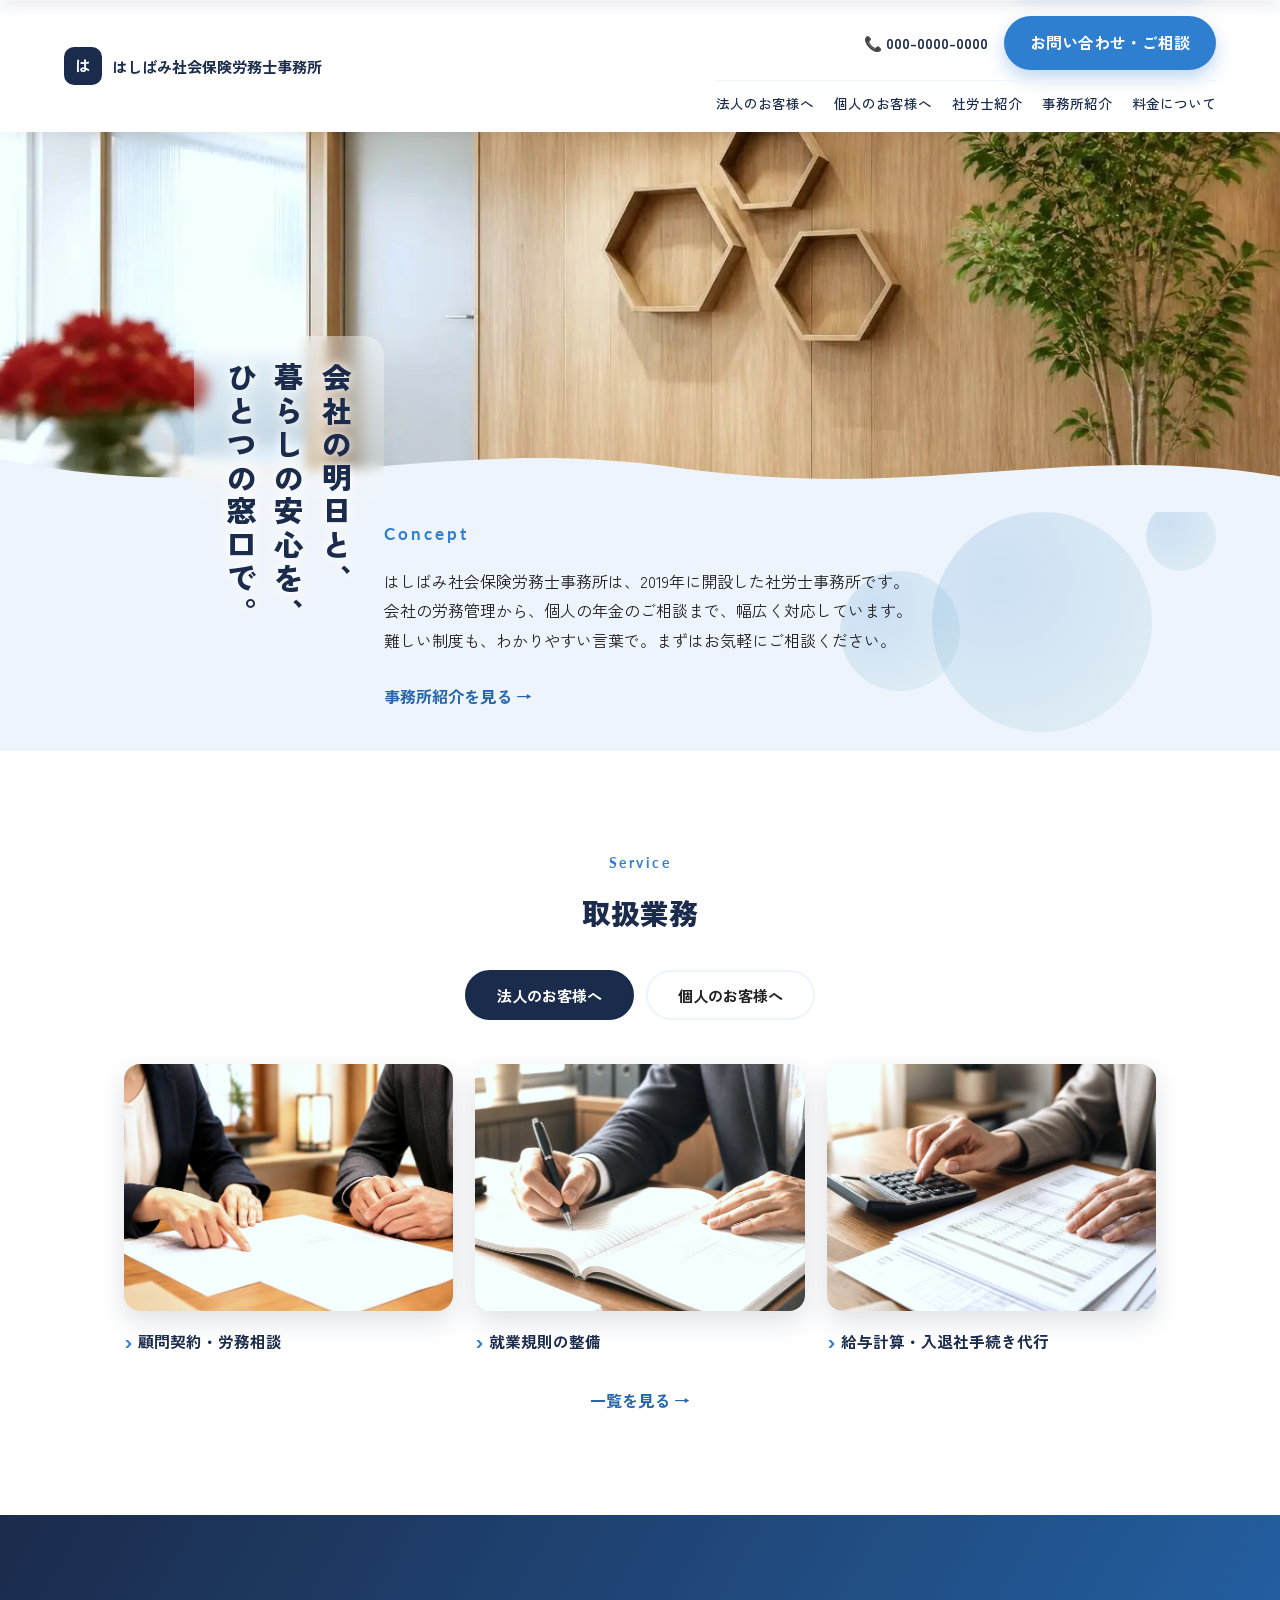
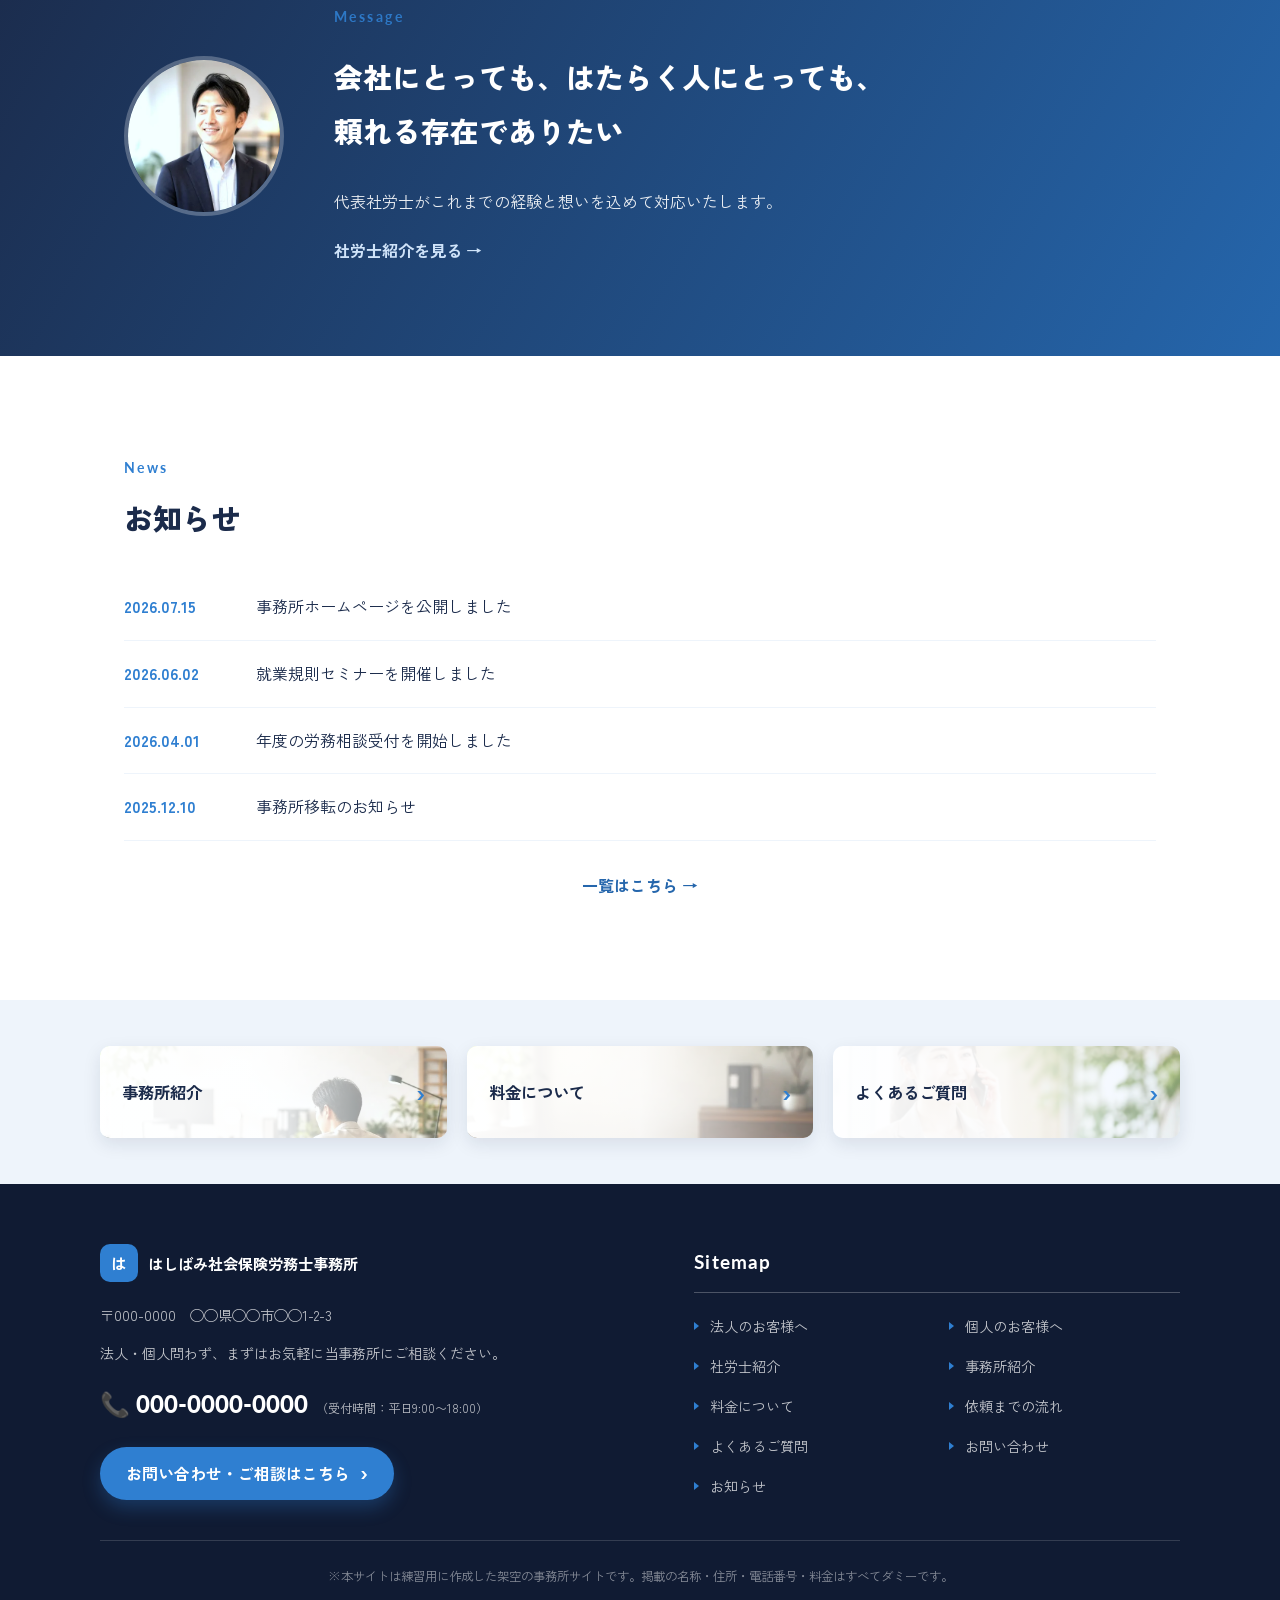
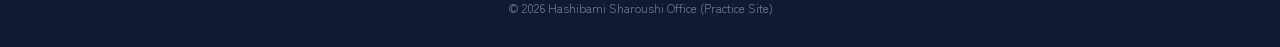
==== commit 518dfcd6: "画像を用途別に最適化しWebPへ変換（4.66MB → 1.06MB / 77%削減） 用途ごとに必要な表示サイズと画質が異なるため、グループ分けして個別に設定： - 全幅バナー(10枚): 1400" ====
--- a/index.html
+++ b/index.html
@@ -58,7 +58,7 @@
   <!-- HERO + CONCEPT（1セクションに統合） -->
   <section class="hero">
     <div class="hero-photo-zone">
-      <img src="images/hero-photo.jpg" alt="はしばみ社会保険労務士事務所の受付イメージ" class="hero-photo">
+      <img src="images/hero-photo.webp" alt="はしばみ社会保険労務士事務所の受付イメージ" class="hero-photo">
       <h1 class="hero-title-sp">会社の明日と、暮らしの安心を、<br>ひとつの窓口で。</h1>
     </div>
     <svg class="hero-wave" viewBox="0 0 1440 90" preserveAspectRatio="none">
@@ -97,15 +97,15 @@
       <div class="tab-panel is-active" id="panel-corp" role="tabpanel" aria-labelledby="tab-corp">
         <div class="service-grid">
           <div class="service-card">
-            <div class="service-photo"><img src="images/service-corp-1.jpg" alt="顧問契約・労務相談"></div>
+            <div class="service-photo"><img src="images/service-corp-1.webp" alt="顧問契約・労務相談"></div>
             <a href="corporate.html" class="service-label"><span class="arrow-icon">›</span> 顧問契約・労務相談</a>
           </div>
           <div class="service-card">
-            <div class="service-photo"><img src="images/service-corp-2.jpg" alt="就業規則の整備"></div>
+            <div class="service-photo"><img src="images/service-corp-2.webp" alt="就業規則の整備"></div>
             <a href="corporate.html" class="service-label"><span class="arrow-icon">›</span> 就業規則の整備</a>
           </div>
           <div class="service-card">
-            <div class="service-photo"><img src="images/service-corp-3.jpg" alt="給与計算・入退社手続き代行"></div>
+            <div class="service-photo"><img src="images/service-corp-3.webp" alt="給与計算・入退社手続き代行"></div>
             <a href="corporate.html" class="service-label"><span class="arrow-icon">›</span> 給与計算・入退社手続き代行</a>
           </div>
         </div>
@@ -115,15 +115,15 @@
       <div class="tab-panel" id="panel-personal" role="tabpanel" aria-labelledby="tab-personal">
         <div class="service-grid">
           <div class="service-card">
-            <div class="service-photo"><img src="images/service-personal-1.jpg" alt="年金のご相談"></div>
+            <div class="service-photo"><img src="images/service-personal-1.webp" alt="年金のご相談"></div>
             <a href="personal.html" class="service-label"><span class="arrow-icon">›</span> 年金のご相談</a>
           </div>
           <div class="service-card">
-            <div class="service-photo"><img src="images/service-personal-2.jpg" alt="障害年金の申請サポート"></div>
+            <div class="service-photo"><img src="images/service-personal-2.webp" alt="障害年金の申請サポート"></div>
             <a href="personal.html" class="service-label"><span class="arrow-icon">›</span> 障害年金の申請サポート</a>
           </div>
           <div class="service-card">
-            <div class="service-photo"><img src="images/service-personal-3.jpg" alt="退職後の手続きサポート"></div>
+            <div class="service-photo"><img src="images/service-personal-3.webp" alt="退職後の手続きサポート"></div>
             <a href="personal.html" class="service-label"><span class="arrow-icon">›</span> 退職後の手続きサポート</a>
           </div>
         </div>
@@ -136,7 +136,7 @@
   <section class="profile">
     <div class="section-inner profile-inner">
       <div class="profile-avatar">
-        <img src="images/profile-photo.jpg" alt="代表社労士のイメージ写真">
+        <img src="images/profile-photo.webp" alt="代表社労士のイメージ写真">
       </div>
       <div class="profile-text">
         <p class="section-eyebrow">Message</p>
@@ -169,17 +169,17 @@
 <section class="footer-banners">
   <div class="footer-banner-inner">
     <a href="about.html" class="footer-banner">
-      <img src="images/about-photo.jpg" alt="">
+      <img src="images/about-photo.webp" alt="">
       <span class="footer-banner-label">事務所紹介</span>
       <span class="footer-banner-arrow">›</span>
     </a>
     <a href="pricing.html" class="footer-banner">
-      <img src="images/pricing-photo.jpg" alt="">
+      <img src="images/pricing-photo.webp" alt="">
       <span class="footer-banner-label">料金について</span>
       <span class="footer-banner-arrow">›</span>
     </a>
     <a href="question.html" class="footer-banner">
-      <img src="images/question-photo.jpg" alt="">
+      <img src="images/question-photo.webp" alt="">
       <span class="footer-banner-label">よくあるご質問</span>
       <span class="footer-banner-arrow">›</span>
     </a>
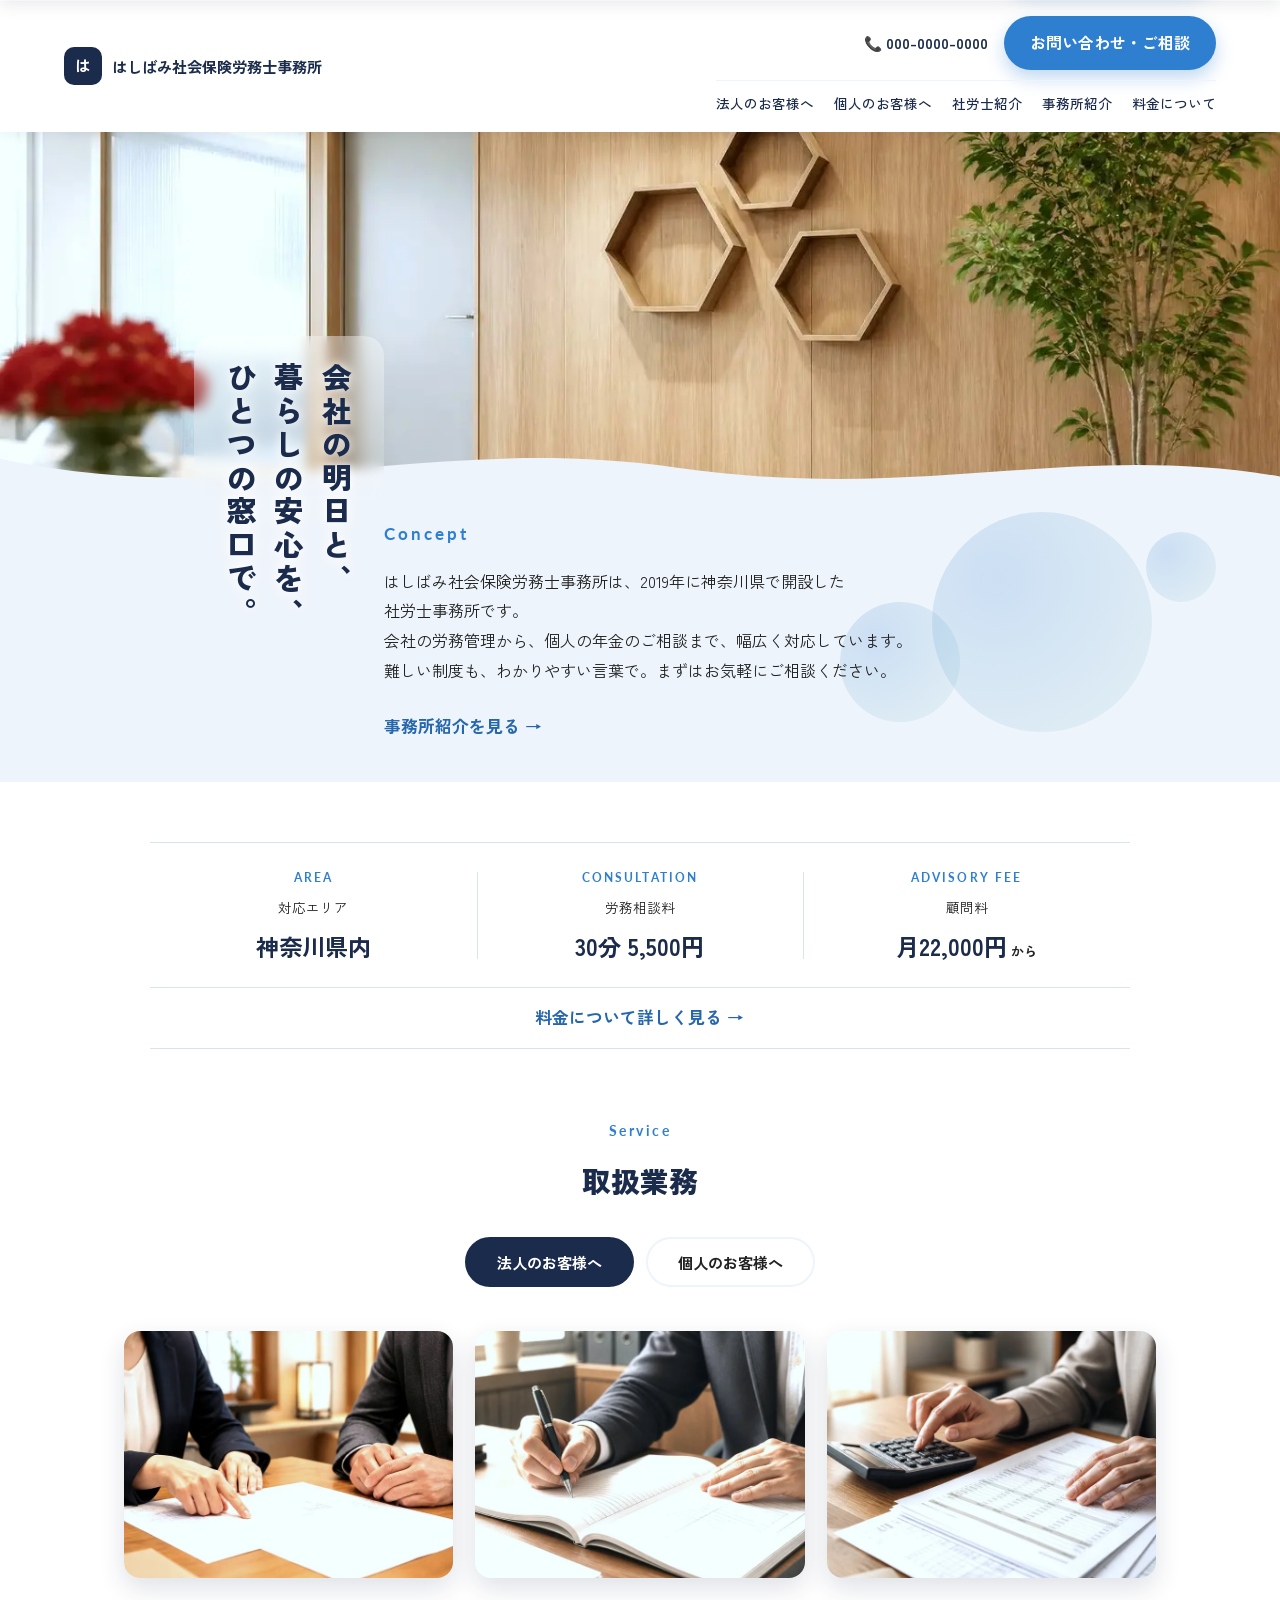
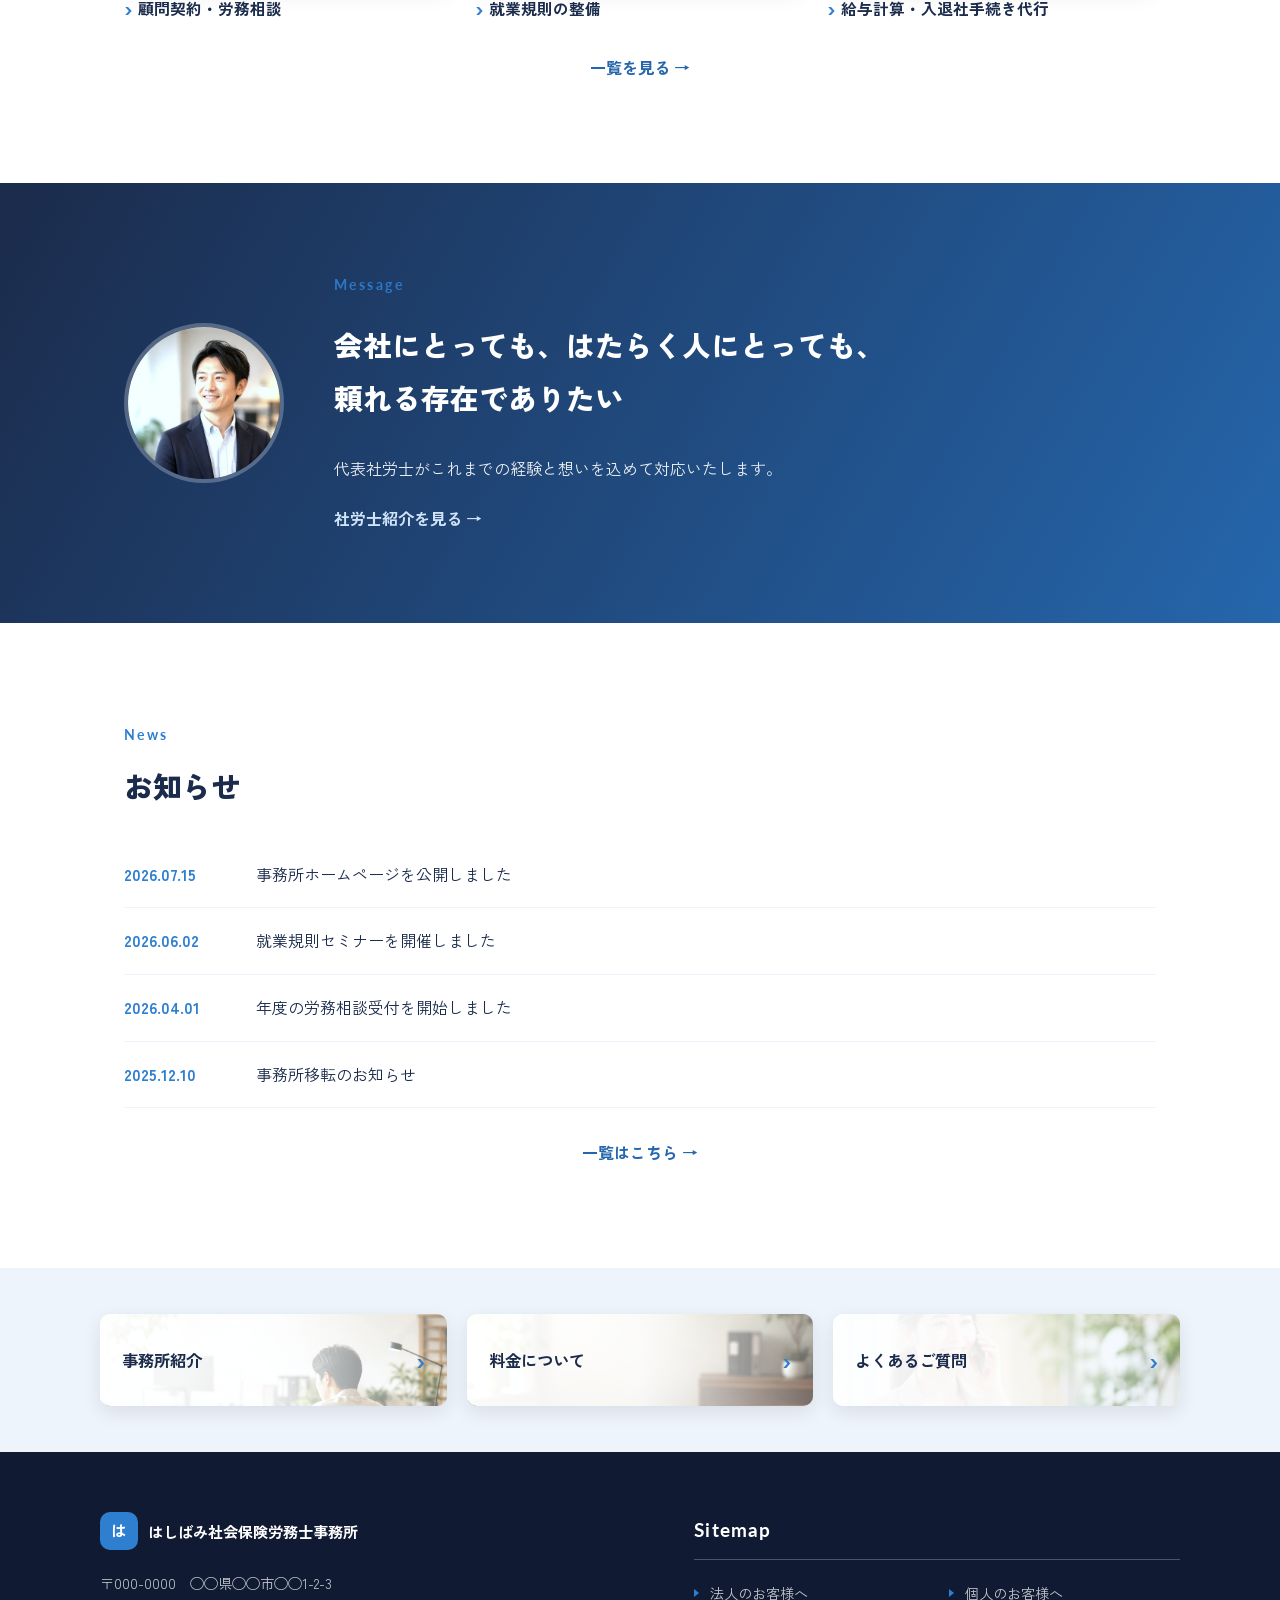
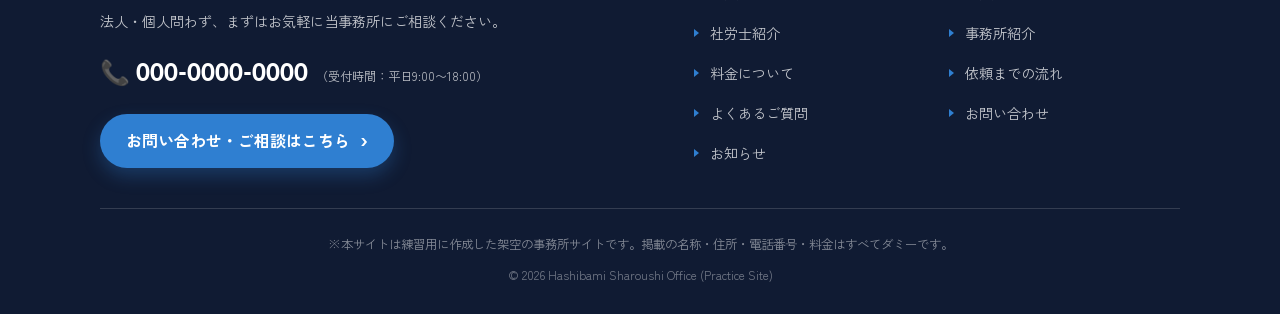
==== commit 9f9651fa: "トップ直下に対応エリアと料金案内を追加" ====
--- a/index.html
+++ b/index.html
@@ -5,6 +5,18 @@
 <meta name="viewport" content="width=device-width, initial-scale=1.0">
 <title>はしばみ社会保険労務士事務所｜会社の明日と、暮らしの安心を、ひとつの窓口で。</title>
 <meta name="description" content="法人の労務相談から、個人の年金・障害年金のご相談まで。「はしばみ」の名に込めた、橋渡しの心でサポートする社会保険労務士事務所です。（本サイトは練習用に作成した架空の事務所サイトです）">
+<!-- OGP / favicon -->
+<link rel="icon" type="image/png" sizes="32x32" href="favicon-32.png">
+<link rel="apple-touch-icon" href="apple-touch-icon.png">
+<meta property="og:type" content="website">
+<meta property="og:site_name" content="はしばみ社会保険労務士事務所">
+<meta property="og:title" content="はしばみ社会保険労務士事務所｜会社の明日と、暮らしの安心を、ひとつの窓口で。">
+<meta property="og:description" content="法人の労務相談から、個人の年金・障害年金のご相談まで。「はしばみ」の名に込めた、橋渡しの心でサポートする社会保険労務士事務所です。（本サイトは練習用に作成した架空の事務所サイトです）">
+<meta property="og:url" content="https://katsumi-h.github.io/hashibami-sharoushi-site/">
+<meta property="og:image" content="https://katsumi-h.github.io/hashibami-sharoushi-site/images/ogp.jpg">
+<meta property="og:locale" content="ja_JP">
+<meta name="twitter:card" content="summary_large_image">
+<!-- /OGP -->
 <link rel="preconnect" href="https://fonts.googleapis.com">
 <link href="https://fonts.googleapis.com/css2?family=Zen+Kaku+Gothic+New:wght@400;500;700;900&family=Lato:wght@400;700;900&display=swap" rel="stylesheet">
 <link rel="stylesheet" href="style.css">
@@ -42,14 +54,18 @@
       <span class="logo-mark">は</span>
       <span class="logo-text">はしばみ社会保険労務士事務所</span>
     </a>
-    <nav class="nav">
+    <nav class="nav" id="navCompact">
       <a href="corporate.html">法人のお客様へ</a>
       <a href="personal.html">個人のお客様へ</a>
       <a href="staff.html">社労士紹介</a>
       <a href="about.html">事務所紹介</a>
       <a href="pricing.html">料金について</a>
+      <a href="contact.html" class="nav-sp-only">お問い合わせ</a>
     </nav>
     <a href="contact.html" class="btn btn-primary">お問い合わせ・ご相談</a>
+    <button class="hamburger" id="hamburgerCompact" aria-label="メニューを開く" aria-expanded="false">
+      <span></span><span></span><span></span>
+    </button>
   </div>
 </header>
 
@@ -59,7 +75,7 @@
   <section class="hero">
     <div class="hero-photo-zone">
       <img src="images/hero-photo.webp" alt="はしばみ社会保険労務士事務所の受付イメージ" class="hero-photo">
-      <h1 class="hero-title-sp">会社の明日と、暮らしの安心を、<br>ひとつの窓口で。</h1>
+      <h1 class="hero-title-sp">会社の明日と、<br>暮らしの安心を、<br>ひとつの窓口で。</h1>
     </div>
     <svg class="hero-wave" viewBox="0 0 1440 90" preserveAspectRatio="none">
       <path d="M0,30 C280,90 480,0 760,40 C1040,80 1200,10 1440,50 L1440,90 L0,90 Z"></path>
@@ -75,11 +91,33 @@
     <div class="hero-concept-inner">
       <p class="section-eyebrow">Concept</p>
       <p class="concept-text">
-        はしばみ社会保険労務士事務所は、2019年に開設した社労士事務所です。<br>
+        はしばみ社会保険労務士事務所は、2019年に神奈川県で開設した社労士事務所です。<br>
         会社の労務管理から、個人の年金のご相談まで、幅広く対応しています。<br>
         難しい制度も、わかりやすい言葉で。まずはお気軽にご相談ください。
       </p>
       <a href="about.html" class="link-arrow">事務所紹介を見る →</a>
+    </div>
+  </section>
+
+  <!-- TOP FACTS -->
+  <section class="top-facts" aria-label="事務所の基本情報">
+    <div class="top-facts-inner">
+      <div class="top-fact">
+        <p class="top-fact-en">Area</p>
+        <p class="top-fact-label">対応エリア</p>
+        <p class="top-fact-value">神奈川県内</p>
+      </div>
+      <div class="top-fact">
+        <p class="top-fact-en">Consultation</p>
+        <p class="top-fact-label">労務相談料</p>
+        <p class="top-fact-value">30分 5,500円</p>
+      </div>
+      <div class="top-fact">
+        <p class="top-fact-en">Advisory fee</p>
+        <p class="top-fact-label">顧問料</p>
+        <p class="top-fact-value">月22,000円<span>から</span></p>
+      </div>
+      <a href="pricing.html" class="top-facts-link">料金について詳しく見る →</a>
     </div>
   </section>
 
@@ -140,8 +178,8 @@
       </div>
       <div class="profile-text">
         <p class="section-eyebrow">Message</p>
-        <h2 class="section-title">会社にとっても、はたらく人にとっても、<br>頼れる存在でありたい</h2>
-        <p>代表社労士がこれまでの経験と想いを込めて対応いたします。</p>
+        <h2 class="section-title">会社にとっても、<br class="br-sp">はたらく人にとっても、<br>頼れる存在でありたい</h2>
+        <p>代表社労士がこれまでの経験と想いを込めて<br class="br-sp">対応いたします。</p>
         <a href="staff.html" class="link-arrow">社労士紹介を見る →</a>
       </div>
     </div>
@@ -194,7 +232,7 @@
         <span class="logo-text">はしばみ社会保険労務士事務所</span>
       </div>
       <p class="footer-address">〒000-0000　◯◯県◯◯市◯◯1-2-3</p>
-      <p class="footer-lead">法人・個人問わず、まずはお気軽に当事務所にご相談ください。</p>
+      <p class="footer-lead">法人・個人問わず、<br class="br-sp">まずはお気軽に当事務所にご相談ください。</p>
       <p class="footer-tel">📞 000-0000-0000<span class="footer-hours">（受付時間：平日9:00〜18:00）</span></p>
       <a href="contact.html" class="btn btn-primary footer-cta">お問い合わせ・ご相談はこちら<span class="arrow">›</span></a>
     </div>
--- a/style.css
+++ b/style.css
@@ -42,6 +42,25 @@
 .center { text-align: center; }
 .section-eyebrow.center, .section-title.center { text-align: center; }
 
+/* 日本語の改行を文節単位にする。
+   「わかりやすい説／明」のように語の途中で折り返したり、
+   「を、」だけが1行に残るのを防ぐ。
+   非対応ブラウザでは従来どおりの折り返しになるだけで、崩れない。 */
+h1, h2, h3,
+.hero-title-sp, .concept-text, .worry-lead, .worry-list li,
+.intro-text p, .point-text p, .footer-lead,
+.faq-question, .faq-answer p, .flow-body p, .news-list li {
+  word-break: auto-phrase;
+}
+
+/* スマホのときだけ改行させたい箇所に使う（見出しの折り返し位置の調整用）。
+   文節が複数ある見出しは auto-phrase だけでは狙った位置で折り返らないため、
+   読点の直後などに明示的に入れる。 */
+.br-sp { display: none; }
+@media (max-width: 720px) {
+  .br-sp { display: inline; }
+}
+
 /* Buttons */
 .btn {
   display: inline-block;
@@ -118,6 +137,8 @@
   display: flex; align-items: center; justify-content: space-between; gap: 24px;
 }
 .site-header-compact .nav { display: flex; gap: 20px; }
+/* スマホのメニュー内にだけ出す項目（PCではCTAボタンがあるので隠す） */
+.nav-sp-only { display: none; }
 .site-header-compact .nav a { font-weight: 500; font-size: 0.85rem; white-space: nowrap; }
 .site-header-compact .nav a:hover, .site-header-compact .nav a.is-current { color: var(--blue-dark); }
 .site-header-compact .btn { flex-shrink: 0; }
@@ -173,6 +194,7 @@
 }
 .hero-concept-inner .section-eyebrow { font-size: 1.05rem; margin-bottom: 18px; }
 .concept-text { color: var(--text-sub); margin-bottom: 26px; max-width: 600px; }
+.hero-concept-inner .link-arrow { font-size: 1.05rem; }
 .bubble {
   position: absolute; border-radius: 50%;
   background: radial-gradient(circle at 30% 30%, rgba(47,127,209,0.18), rgba(95,184,168,0.08));
@@ -182,8 +204,40 @@
 .bubble.b2 { width: 120px; height: 120px; bottom: 60px; right: 25%; }
 .bubble.b3 { width: 70px; height: 70px; bottom: 180px; right: 5%; }
 
+/* Top facts */
+.top-facts { background: #fff; padding: 60px 24px 0; }
+.top-facts-inner {
+  max-width: 980px; margin: 0 auto;
+  display: grid; grid-template-columns: repeat(3, 1fr);
+  border-top: 1px solid #d8e4f2;
+  border-bottom: 1px solid #d8e4f2;
+}
+.top-fact { position: relative; padding: 24px 20px 20px; text-align: center; }
+.top-fact + .top-fact::before {
+  content: ""; position: absolute;
+  top: 20%; left: 0; width: 1px; height: 60%;
+  background: #d8e4f2;
+}
+.top-fact-en {
+  font-family: "Lato", sans-serif;
+  color: var(--blue); font-size: 0.75rem; font-weight: 700;
+  letter-spacing: 0.18em; text-transform: uppercase;
+}
+.top-fact-label { color: var(--text-sub); font-size: 0.85rem; margin-top: 6px; }
+.top-fact-value {
+  color: var(--navy); font-size: 1.45rem; font-weight: 700;
+  margin-top: 4px; white-space: nowrap;
+}
+.top-fact-value span { color: var(--text-sub); font-size: 0.8rem; margin-left: 4px; }
+.top-facts-link {
+  grid-column: 1 / -1; display: block;
+  padding: 14px 16px; border-top: 1px solid #d8e4f2;
+  color: var(--blue-dark); font-size: 1.05rem; font-weight: 700;
+  text-align: center;
+}
+
 /* Service */
-.service { padding: 100px 0; }
+.service { padding: 70px 0 100px; }
 .tabs { display: flex; justify-content: center; gap: 12px; margin-bottom: 44px; }
 .tab-btn {
   background: #fff;
@@ -405,6 +459,13 @@
 }
 .office-table th { width: 130px; color: var(--text-sub); font-weight: 700; }
 
+/* スマホでは横幅が足りず「はしばみ社会保険労務士事務所」が2行に折り返してしまうため、
+   見出し列を細く・文字を小さくして1行に収める */
+@media (max-width: 720px) {
+  .office-table th, .office-table td { padding: 12px 8px; font-size: 0.8rem; }
+  .office-table th { width: 92px; }
+}
+
 /* Access */
 .access { padding: 100px 0; }
 .access-inner { display: flex; gap: 40px; align-items: center; }
@@ -421,10 +482,15 @@
 @media (max-width: 900px) {
   .hero-vertical { display: none; }
   .hero-photo-zone { display: flex; align-items: center; padding: 0 24px; height: 280px; }
+  /* 明るい写真の上に白文字だと沈むため、PC版の縦書きと同じ
+     「濃紺の文字＋白いフチ」に統一して視認性を上げる */
   .hero-title-sp {
     display: block; position: relative; z-index: 1;
-    color: #fff; font-size: 1.5rem; font-weight: 900;
-    text-shadow: 0 2px 16px rgba(0,0,0,0.6), 0 1px 5px rgba(0,0,0,0.65);
+    color: var(--navy); font-size: 1.5rem; font-weight: 900;
+    text-shadow:
+      0 0 18px rgba(255,255,255,0.95),
+      0 0 10px rgba(255,255,255,0.95),
+      0 0 4px rgba(255,255,255,0.9);
   }
   .hero-wave { top: 200px; }
   .hero-concept-inner { padding-left: 24px; }
@@ -433,6 +499,8 @@
   .office-info-inner { grid-template-columns: 1fr; }
   .office-visual { max-width: 260px; margin: 0 auto; }
   .points-list { gap: 40px; }
+  /* 「専門用語を使わないわかりやすい説明」が1行に収まるサイズにする */
+  .point-text h3 { font-size: 1.1rem; }
   .point-row, .point-row:nth-child(even) { flex-direction: column; align-items: stretch; gap: 20px; }
   .access-inner { flex-direction: column; }
   .access-map { width: 100%; }
@@ -440,6 +508,22 @@
 
 @media (max-width: 720px) {
   .nav, .header-top-row { display: none; }
+  /* .site-header-compact .nav（詳細度0,2,0）が上の .nav（0,1,0）に勝つため、
+     同じ詳細度で明示的に打ち消す。これが無いとスマホでナビが出たままになる */
+  .site-header-compact .nav { display: none; }
+  /* スマホの追従ヘッダーは「ロゴ＋ハンバーガー」だけにする。
+     お問い合わせはメニューの中に入れるので、CTAボタンは非表示にする */
+  .site-header-compact .btn { display: none; }
+  .site-header-compact .header-inner { padding: 10px 16px; gap: 12px; }
+  .site-header-compact .logo { flex-shrink: 1; min-width: 0; }
+  .site-header-compact .logo-mark { width: 32px; height: 32px; font-size: 0.9rem; }
+  .site-header-compact .logo-text {
+    font-size: 0.85rem;
+    overflow: hidden; text-overflow: ellipsis; white-space: nowrap;
+  }
+  /* メニューを開いたときだけ現れる「お問い合わせ」（PCではボタンがあるので不要） */
+  .nav-sp-only { display: block; }
+
   .nav.is-open {
     display: flex; flex-direction: column;
     position: absolute; top: 100%; left: 0; right: 0;
@@ -447,6 +531,23 @@
     box-shadow: 0 8px 16px rgba(20,30,60,0.08);
   }
   .hamburger { display: flex; }
+  .top-facts { padding: 36px 16px 0; }
+  .top-facts-inner { grid-template-columns: 1fr; }
+  .top-fact {
+    display: grid; grid-template-columns: 0.8fr 1.2fr;
+    align-items: center; gap: 2px 14px;
+    padding: 15px 16px; text-align: left;
+  }
+  .top-fact + .top-fact::before {
+    top: 0; left: 0; width: 100%; height: 1px;
+  }
+  .top-fact-en, .top-fact-label { grid-column: 1; }
+  .top-fact-value {
+    grid-column: 2; grid-row: 1 / span 2;
+    font-size: 1.15rem; margin-top: 0;
+  }
+  .top-facts-link { font-size: 1rem; }
+  .service { padding-top: 60px; }
   .service-grid { grid-template-columns: 1fr; }
   .tabs { flex-wrap: wrap; }
 }
